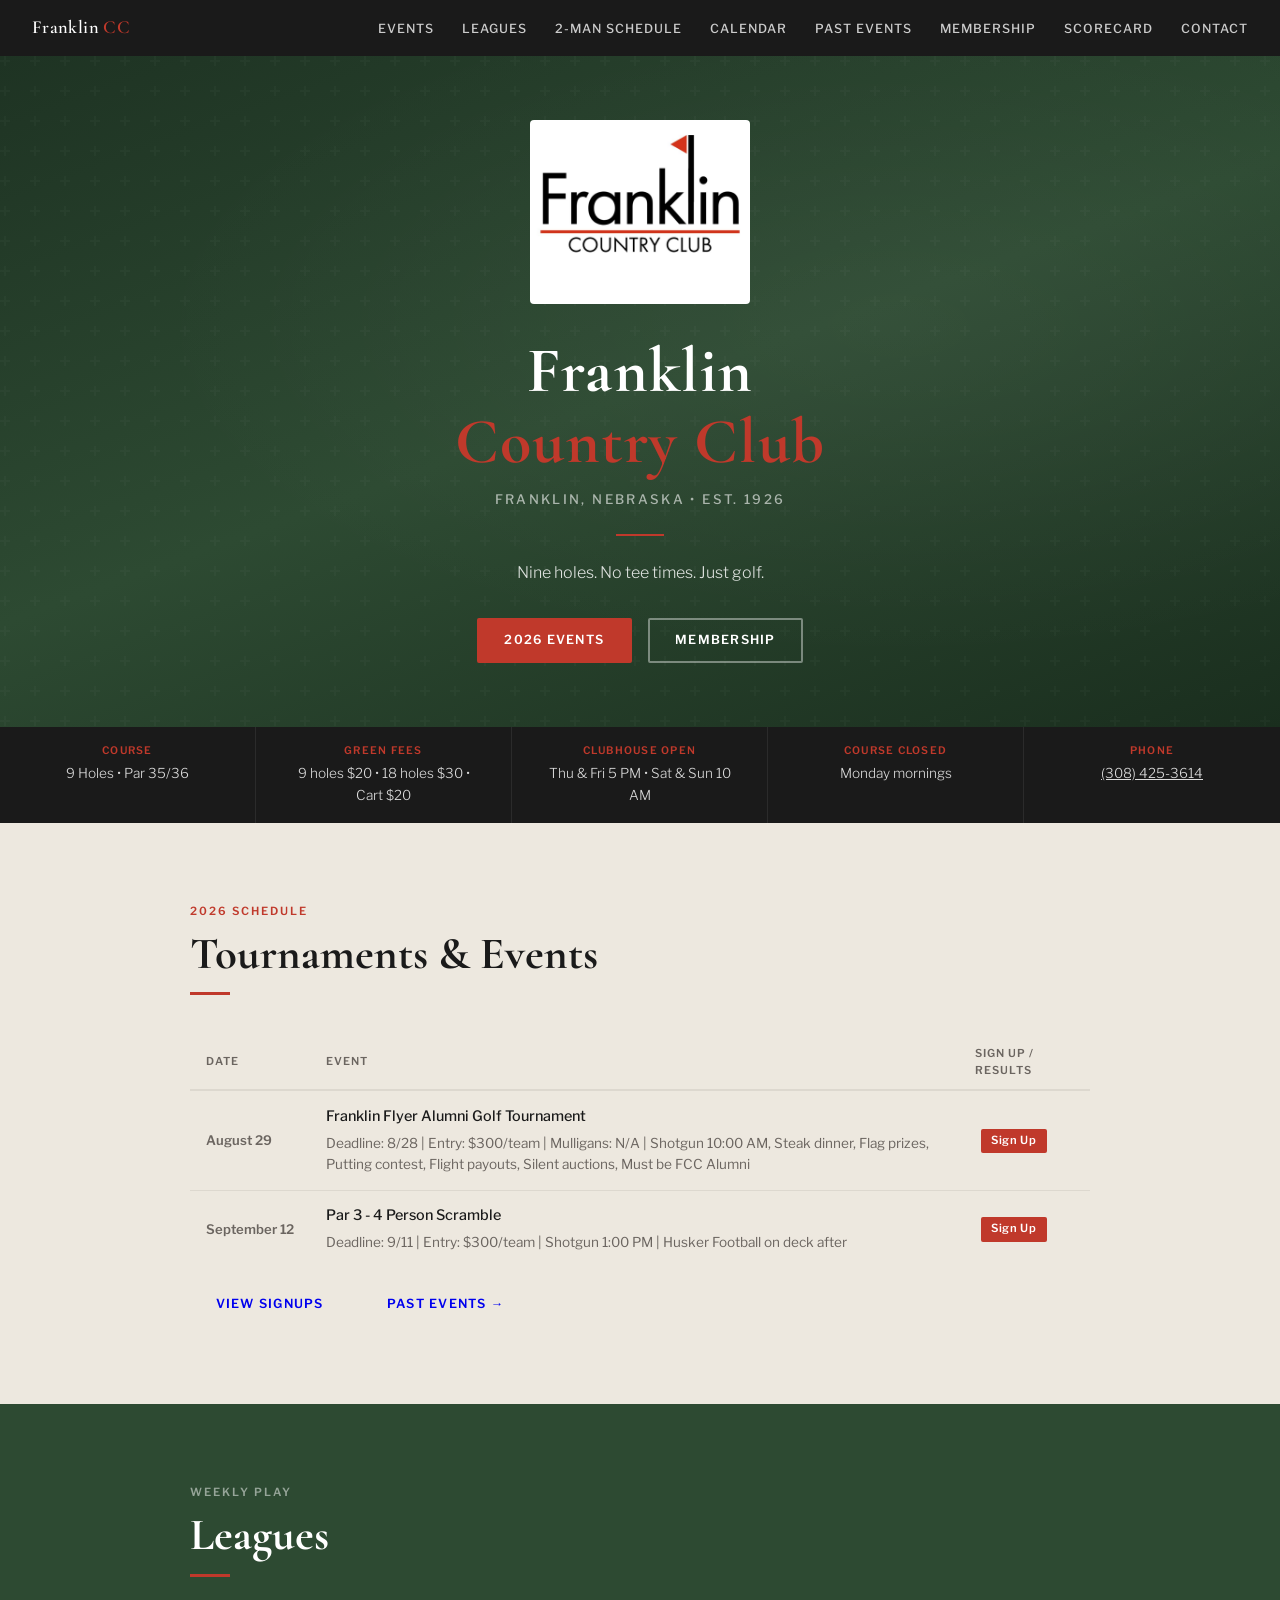
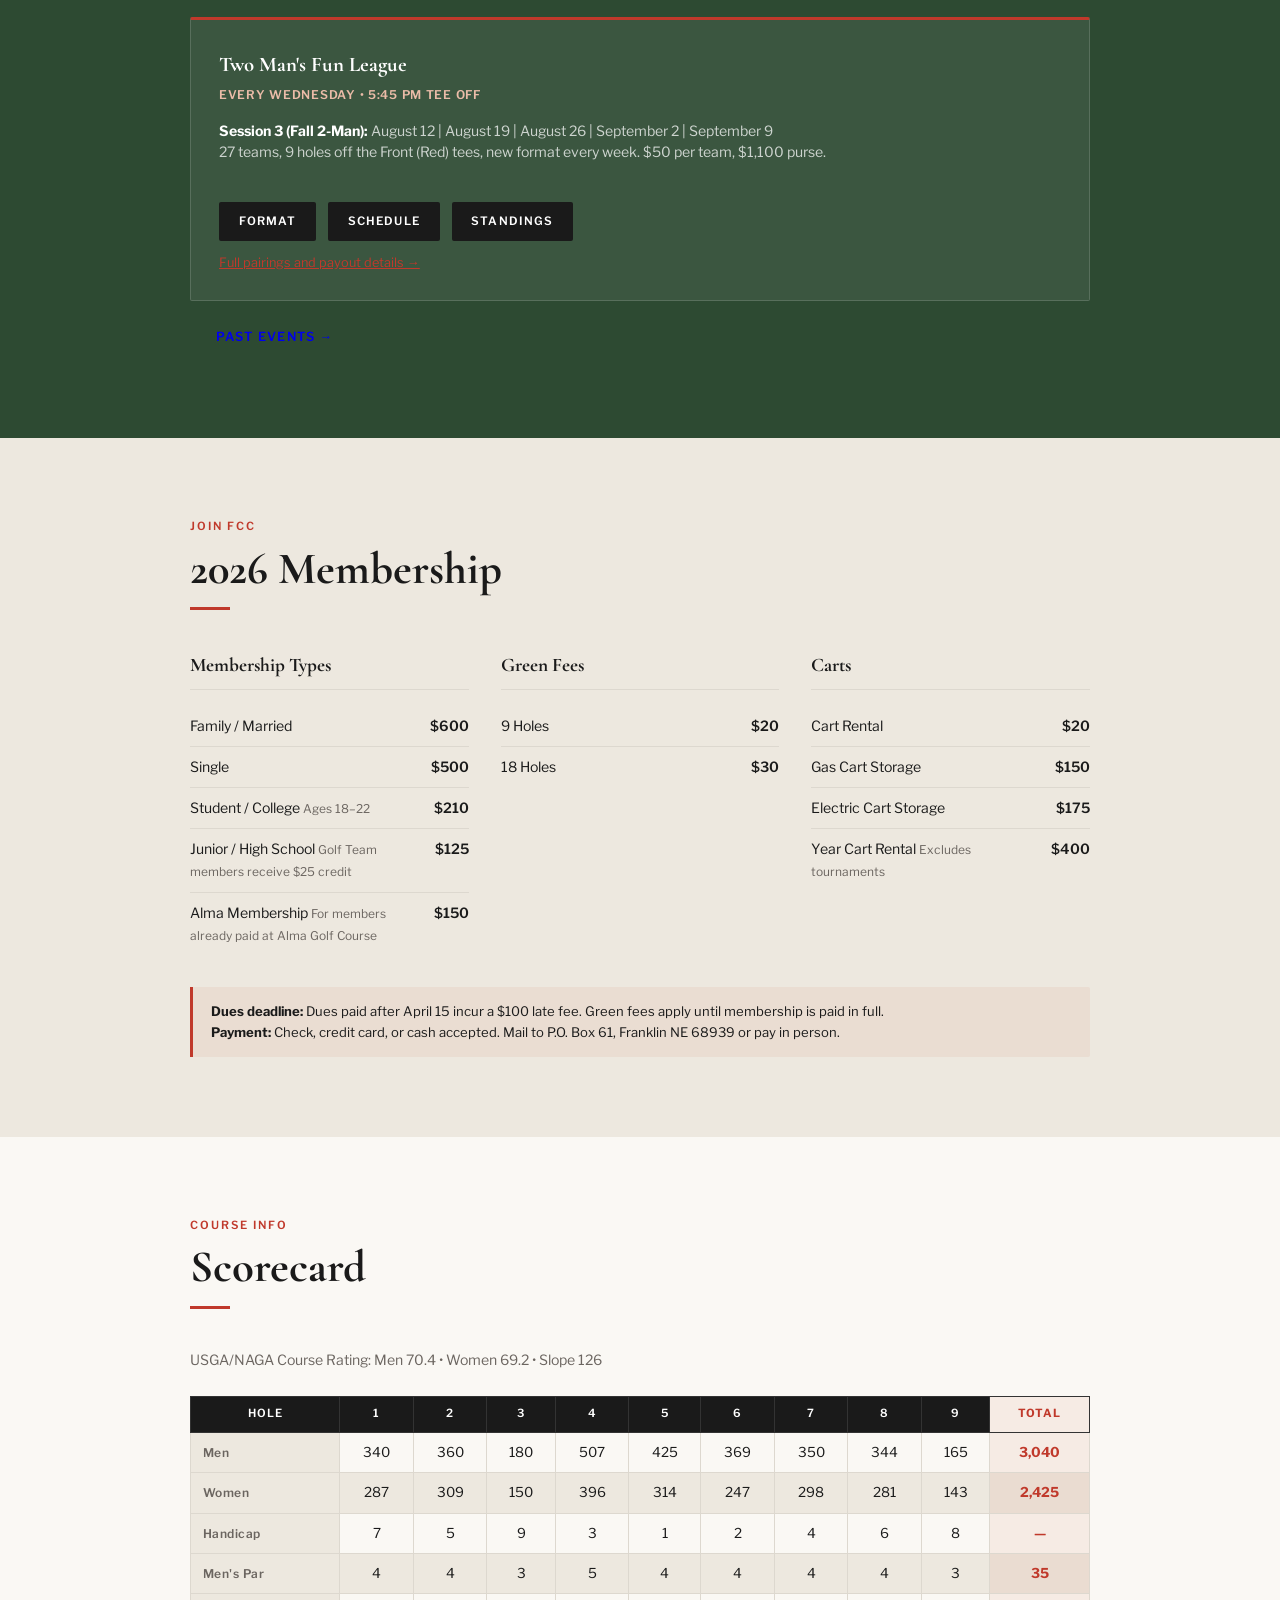
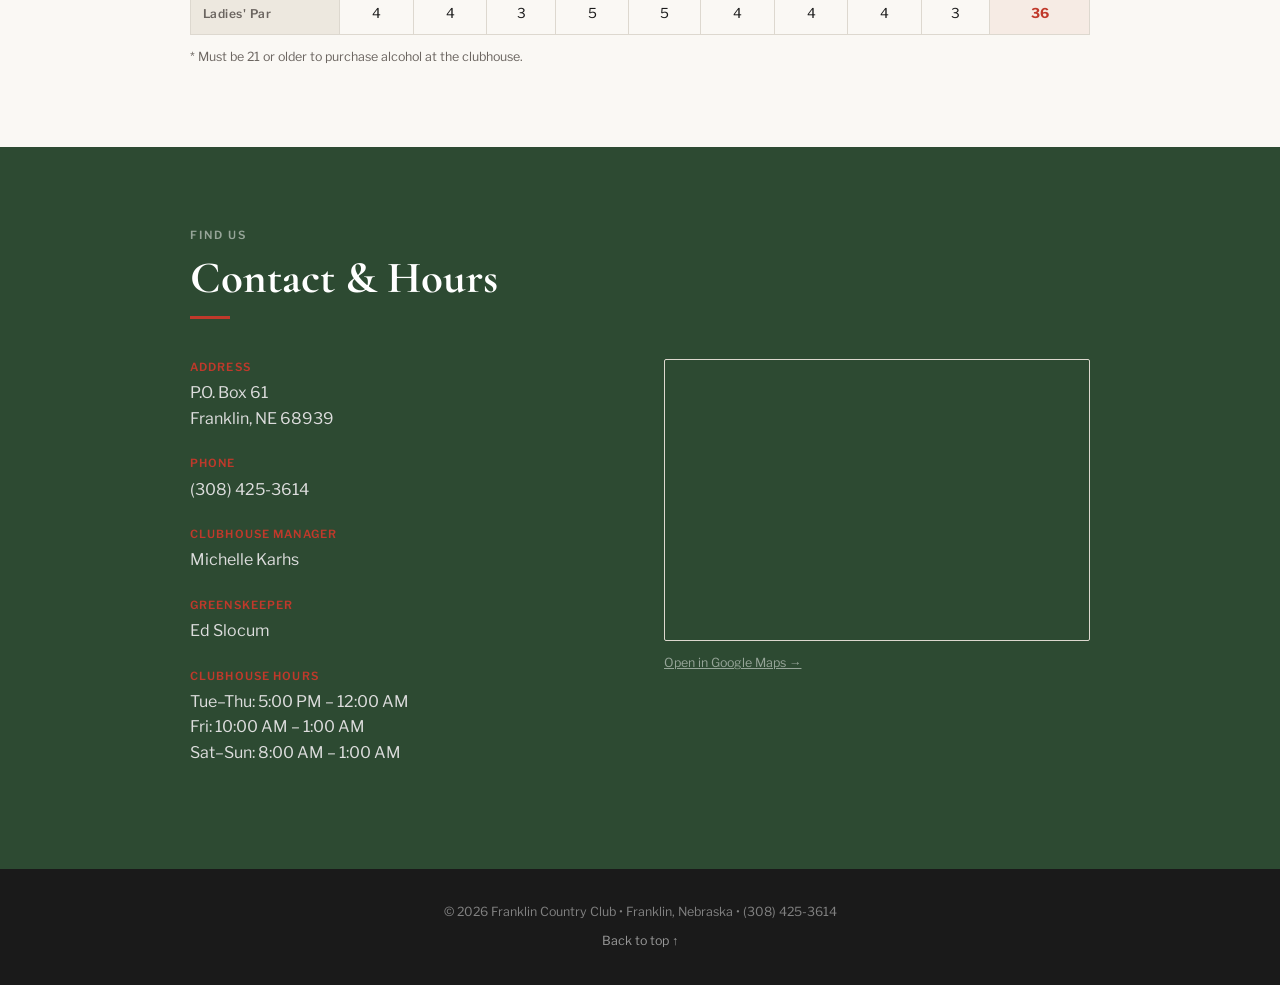
==== index.html @ 7ee6b986 "Publish 2-Man League schedule page, move completed/canceled events to archive, misc updates - Add sc" ====
<!DOCTYPE html>
<html lang="en">
<head>
  <meta charset="UTF-8" />
  <meta name="viewport" content="width=device-width, initial-scale=1.0" />
  <title>Franklin Country Club | Franklin, Nebraska</title>
  <meta name="description" content="Franklin Country Club — 9-hole golf course in Franklin, Nebraska. Memberships, leagues, tournaments, and more." />
  <link rel="preconnect" href="https://fonts.googleapis.com" />
  <link rel="preconnect" href="https://fonts.gstatic.com" crossorigin />
  <link href="https://fonts.googleapis.com/css2?family=Cormorant+Garamond:ital,wght@0,400;0,600;0,700;1,400&family=Libre+Franklin:wght@300;400;500;600&display=swap" rel="stylesheet" />
  <link rel="stylesheet" href="assets/style.css" />
</head>
<body>

<!-- NAV -->
<nav>
  <a class="nav-logo" href="#top">Franklin <span>CC</span></a>
  <ul class="nav-links" id="navLinks">
    <li><a href="#events">Events</a></li>
    <li><a href="#leagues">Leagues</a></li>
    <li><a href="schedule.html">2-Man Schedule</a></li>
    <li><a href="calendar.html">Calendar</a></li>
    <li><a href="archive.html">Past Events</a></li>
    <li><a href="#membership">Membership</a></li>
    <li><a href="#scorecard">Scorecard</a></li>
    <li><a href="#contact">Contact</a></li>
  </ul>
  <button class="nav-toggle" id="navToggle" aria-label="Menu">
    <span></span><span></span><span></span>
  </button>
</nav>

<!-- HERO -->
<header class="hero" id="top">
  <!-- Swap src to logo.png once uploaded to GitHub repo -->
  <img class="hero-logo" src="assets/logo.jpg" alt="Franklin Country Club" />
  <h1>Franklin<br><em>Country Club</em></h1>
  <p class="hero-sub">Franklin, Nebraska &bull; Est. 1926</p>
  <div class="hero-divider"></div>
  <p class="hero-tagline">Nine holes. No tee times. Just golf.</p>
  <div class="hero-buttons">
    <a class="btn btn-primary" href="#events">2026 Events</a>
    <a class="btn btn-outline" href="#membership">Membership</a>
  </div>
</header>

<!-- INFO STRIP -->
<div class="info-strip">
  <div class="info-item">
    <div class="info-label">Course</div>
    <div class="info-value">9 Holes &bull; Par 35/36</div>
  </div>
  <div class="info-item">
    <div class="info-label">Green Fees</div>
    <div class="info-value">9 holes $20 &bull; 18 holes $30 &bull; Cart $20</div>
  </div>
  <div class="info-item">
    <div class="info-label">Clubhouse Open</div>
    <div class="info-value">Thu &amp; Fri 5 PM &bull; Sat &amp; Sun 10 AM</div>
  </div>
  <div class="info-item">
    <div class="info-label">Course Closed</div>
    <div class="info-value">Monday mornings</div>
  </div>
  <div class="info-item">
    <div class="info-label">Phone</div>
    <div class="info-value"><a href="tel:3084253614" style="color:#ddd;">(308) 425-3614</a></div>
  </div>
</div>

<!-- EVENTS -->
<section id="events">
  <div class="container">
    <div class="section-label">2026 Schedule</div>
    <h2 class="section-title">Tournaments &amp; Events</h2>
    <table class="events-table">
      <thead>
        <tr>
          <th>Date</th>
          <th>Event</th>
          <th>Sign Up / Results</th>
        </tr>
      </thead>
      <tbody>
        <tr>
          <td class="event-date">August 29</td>
          <td><div class="event-name">Franklin Flyer Alumni Golf Tournament</div><div style="font-size:0.85rem;color:var(--mid);margin-top:0.3rem;">Deadline: 8/28 | Entry: $300/team | Mulligans: N/A | Shotgun 10:00 AM, Steak dinner, Flag prizes, Putting contest, Flight payouts, Silent auctions, Must be FCC Alumni</div></td>
          <td class="event-links">
            <a class="link-tag link-signup" href="https://docs.google.com/forms/d/e/1FAIpQLSekDYDOw5Y9ZtZokUC07sEBjzJv28eBRPiyAbNL3v2qrCHV1Q/viewform?usp=publish-editor" target="_blank">Sign Up</a>
          </td>
        </tr>
        <tr>
          <td class="event-date">September 12</td>
          <td><div class="event-name">Par 3 - 4 Person Scramble</div><div style="font-size:0.85rem;color:var(--mid);margin-top:0.3rem;">Deadline: 9/11 | Entry: $300/team | Shotgun 1:00 PM | Husker Football on deck after</div></td>
          <td class="event-links">
            <a class="link-tag link-signup" href="https://docs.google.com/forms/d/e/1FAIpQLSekDYDOw5Y9ZtZokUC07sEBjzJv28eBRPiyAbNL3v2qrCHV1Q/viewform?usp=publish-editor" target="_blank">Sign Up</a>
          </td>
        </tr>
      </tbody>
    </table>
    <div style="margin-top:1rem;display:flex;gap:0.75rem;flex-wrap:wrap;">
      <a href="https://docs.google.com/spreadsheets/u/1/d/e/2PACX-1vSe6rViBWNdpfYhovDL2d5TlYFL5uIq9a5DinmxAtPOXdx9W88koM_72gruwR1VmPrIp10vDuJwzAdY/pubhtml?urp=gmail_link" target="_blank" class="btn" style="font-size:0.78rem;">View signups</a>
      <a href="archive.html#tournaments" class="btn" style="font-size:0.78rem;">Past Events &rarr;</a>
    </div>
  </div>
</section>

<!-- LEAGUES -->
<section id="leagues">
  <div class="container">
    <div class="section-label">Weekly Play</div>
    <h2 class="section-title">Leagues</h2>
    <div class="leagues-grid">

      <div class="league-card" style="grid-column: 1 / -1;">
        <h3>Two Man's Fun League</h3>
        <div class="league-day">Every Wednesday &bull; 5:45 PM Tee Off</div>
        <p style="margin-top:0.75rem;"><strong>Session 3 (Fall 2-Man):</strong> August 12 | August 19 | August 26 | September 2 | September 9</p>
        <p>27 teams, 9 holes off the Front (Red) tees, new format every week. $50 per team, $1,100 purse.</p>
        <div style="margin-top:1.25rem;display:flex;gap:0.75rem;flex-wrap:wrap;">
          <a class="btn" href="docs/FCC_2Man_2026_Format_Sheet.pdf" target="_blank">Format</a>
          <a class="btn" href="docs/FCC_2Man_2026_Tee_Sheet.pdf" target="_blank">Schedule</a>
          <a class="btn" href="https://docs.google.com/spreadsheets/d/e/2PACX-1vRJslTkBJxkfxD4LdTlClNyZgr0ycun8Tnh8Euw3dRhZ7pj05kXsV-VLlH2QCo-ALoXvILi4bUFkBuF/pubhtml?gid=450139325&amp;single=true" target="_blank">Standings</a>
        </div>
        <p style="margin-top:0.75rem;font-size:0.8rem;color:var(--mid);"><a href="schedule.html">Full pairings and payout details &rarr;</a></p>
      </div>

    </div>
    <div style="margin-top:1rem;display:flex;gap:0.75rem;flex-wrap:wrap;">
      <a href="archive.html#leagues" class="btn">Past Events &rarr;</a>
    </div>
  </div>
</section>

<!-- MEMBERSHIP -->
<section id="membership">
  <div class="container">
    <div class="section-label">Join FCC</div>
    <h2 class="section-title">2026 Membership</h2>
    <div class="membership-grid">

      <div class="membership-block">
        <h3>Membership Types</h3>
        <div class="rate-row">
          <span class="rate-label">Family / Married</span>
          <span class="rate-price">$600</span>
        </div>
        <div class="rate-row">
          <span class="rate-label">Single</span>
          <span class="rate-price">$500</span>
        </div>
        <div class="rate-row">
          <div>
            <span class="rate-label">Student / College</span>
            <span class="rate-sub">Ages 18&ndash;22</span>
          </div>
          <span class="rate-price">$210</span>
        </div>
        <div class="rate-row">
          <div>
            <span class="rate-label">Junior / High School</span>
            <span class="rate-sub">Golf Team members receive $25 credit</span>
          </div>
          <span class="rate-price">$125</span>
        </div>
        <div class="rate-row">
          <div>
            <span class="rate-label">Alma Membership</span>
            <span class="rate-sub">For members already paid at Alma Golf Course</span>
          </div>
          <span class="rate-price">$150</span>
        </div>
      </div>

      <div class="membership-block">
        <h3>Green Fees</h3>
        <div class="rate-row">
          <span class="rate-label">9 Holes</span>
          <span class="rate-price">$20</span>
        </div>
        <div class="rate-row">
          <span class="rate-label">18 Holes</span>
          <span class="rate-price">$30</span>
        </div>
      </div>

      <div class="membership-block">
        <h3>Carts</h3>
        <div class="rate-row">
          <span class="rate-label">Cart Rental</span>
          <span class="rate-price">$20</span>
        </div>
        <div class="rate-row">
          <span class="rate-label">Gas Cart Storage</span>
          <span class="rate-price">$150</span>
        </div>
        <div class="rate-row">
          <span class="rate-label">Electric Cart Storage</span>
          <span class="rate-price">$175</span>
        </div>
        <div class="rate-row">
          <div>
            <span class="rate-label">Year Cart Rental</span>
            <span class="rate-sub">Excludes tournaments</span>
          </div>
          <span class="rate-price">$400</span>
        </div>
      </div>

    </div>

    <div class="membership-note">
      <strong>Dues deadline:</strong> Dues paid after April 15 incur a $100 late fee. Green fees apply until membership is paid in full.<br />
      <strong>Payment:</strong> Check, credit card, or cash accepted. Mail to P.O. Box 61, Franklin NE 68939 or pay in person.
    </div>

  </div>
</section>

<!-- SCORECARD -->
<section id="scorecard">
  <div class="container">
    <div class="section-label">Course Info</div>
    <h2 class="section-title">Scorecard</h2>
    <p style="margin-bottom:1.5rem;font-size:0.88rem;color:var(--mid);">USGA/NAGA Course Rating: Men 70.4 &bull; Women 69.2 &bull; Slope 126</p>
    <div class="scorecard-wrap">
      <table class="scorecard">
        <thead>
          <tr>
            <th>Hole</th>
            <th>1</th><th>2</th><th>3</th><th>4</th><th>5</th>
            <th>6</th><th>7</th><th>8</th><th>9</th>
            <th class="total-col">Total</th>
          </tr>
        </thead>
        <tbody>
          <tr>
            <td class="row-label">Men</td>
            <td>340</td><td>360</td><td>180</td><td>507</td><td>425</td>
            <td>369</td><td>350</td><td>344</td><td>165</td>
            <td class="total-col">3,040</td>
          </tr>
          <tr>
            <td class="row-label">Women</td>
            <td>287</td><td>309</td><td>150</td><td>396</td><td>314</td>
            <td>247</td><td>298</td><td>281</td><td>143</td>
            <td class="total-col">2,425</td>
          </tr>
          <tr>
            <td class="row-label">Handicap</td>
            <td>7</td><td>5</td><td>9</td><td>3</td><td>1</td>
            <td>2</td><td>4</td><td>6</td><td>8</td>
            <td class="total-col">&mdash;</td>
          </tr>
          <tr>
            <td class="row-label">Men's Par</td>
            <td>4</td><td>4</td><td>3</td><td>5</td><td>4</td>
            <td>4</td><td>4</td><td>4</td><td>3</td>
            <td class="total-col">35</td>
          </tr>
          <tr>
            <td class="row-label">Ladies' Par</td>
            <td>4</td><td>4</td><td>3</td><td>5</td><td>5</td>
            <td>4</td><td>4</td><td>4</td><td>3</td>
            <td class="total-col">36</td>
          </tr>
        </tbody>
      </table>
    </div>
    <p class="scorecard-note">* Must be 21 or older to purchase alcohol at the clubhouse.</p>
  </div>
</section>

<!-- CONTACT -->
<section id="contact" style="background:var(--green);">
  <div class="container">
    <div class="section-label" style="color:rgba(255,255,255,0.5);">Find Us</div>
    <h2 class="section-title" style="color:#fff;">Contact &amp; Hours</h2>
    <div class="contact-grid">
      <div>
        <div class="contact-item">
          <strong style="color:var(--red);">Address</strong>
          <span style="color:#ddd;">P.O. Box 61<br />Franklin, NE 68939</span>
        </div>
        <div class="contact-item">
          <strong style="color:var(--red);">Phone</strong>
          <a href="tel:3084253614" style="color:#ddd;">(308) 425-3614</a>
        </div>
        <div class="contact-item">
          <strong style="color:var(--red);">Clubhouse Manager</strong>
          <span style="color:#ddd;">Michelle Karhs</span>
        </div>
        <div class="contact-item">
          <strong style="color:var(--red);">Greenskeeper</strong>
          <span style="color:#ddd;">Ed Slocum</span>
        </div>
        <div class="contact-item">
          <strong style="color:var(--red);">Clubhouse Hours</strong>
          <span style="color:#ddd;">
            Tue–Thu: 5:00 PM – 12:00 AM<br />
            Fri: 10:00 AM – 1:00 AM<br />
            Sat–Sun: 8:00 AM – 1:00 AM
          </span>
        </div>
      </div>
      <div>
        <div class="map-embed">
          <iframe
            src="https://www.google.com/maps/embed?pb=!1m18!1m12!1m3!1d3492.958153476296!2d-98.96998748815321!3d40.100658674696824!2m3!1f0!2f0!3f0!3m2!1i1024!2i768!4f13.1!3m3!1m2!1s0x8798c51e333c8a6d%3A0x93eba6ec747e71ab!2sFranklin%20Golf%20Club!5e1!3m2!1sen!2sus!4v1777336160264!5m2!1sen!2sus"
            allowfullscreen=""
            loading="lazy" referrerpolicy="no-referrer-when-downgrade"
            title="Franklin Country Club location"
          ></iframe>
          <!-- TODO: Replace iframe src with proper Google Maps embed code from your Maps link -->
        </div>
        <p style="margin-top:0.75rem;font-size:0.78rem;color:rgba(255,255,255,0.4);">
          <a href="https://maps.app.goo.gl/pKqjFBWUiUisVBHZ7" target="_blank" style="color:rgba(255,255,255,0.5);">Open in Google Maps &rarr;</a>
        </p>
      </div>
    </div>
  </div>
</section>

<!-- FOOTER -->
<footer>
  <p>&copy; 2026 Franklin Country Club &bull; Franklin, Nebraska &bull; (308) 425-3614</p>
  <p style="margin-top:0.4rem;"><a href="#top">Back to top &uarr;</a></p>
</footer>

<script src="assets/main.js"></script>

</body>
</html>
---- assets/style.css ----
:root {
  --black:   #1a1a1a;
  --red:     #c0392b;
  --cream:   #faf8f4;
  --sand:    #ede8df;
  --green:   #2d4a32;
  --mid:     #6b6560;
  --border:  #ddd8cf;
  --font-display: 'Cormorant Garamond', Georgia, serif;
  --font-body:    'Libre Franklin', sans-serif;
}

*, *::before, *::after { box-sizing: border-box; margin: 0; padding: 0; }

html { scroll-behavior: smooth; }

body {
  font-family: var(--font-body);
  background: var(--cream);
  color: var(--black);
  font-size: 16px;
  line-height: 1.6;
}

/* ── NAV ── */
nav {
  position: sticky;
  top: 0;
  z-index: 100;
  background: var(--black);
  display: flex;
  align-items: center;
  justify-content: space-between;
  padding: 0 2rem;
  height: 56px;
}
.nav-logo {
  font-family: var(--font-display);
  color: #fff;
  font-size: 1.15rem;
  font-weight: 600;
  letter-spacing: 0.02em;
  text-decoration: none;
}
.nav-logo span { color: var(--red); }
.nav-links {
  display: flex;
  gap: 1.75rem;
  list-style: none;
}
.nav-links a {
  color: #ccc;
  text-decoration: none;
  font-size: 0.78rem;
  font-weight: 500;
  letter-spacing: 0.08em;
  text-transform: uppercase;
  transition: color 0.2s;
}
.nav-links a:hover { color: var(--red); }

/* hamburger */
.nav-toggle { display: none; background: none; border: none; cursor: pointer; padding: 4px; }
.nav-toggle span {
  display: block; width: 22px; height: 2px;
  background: #fff; margin: 5px 0; transition: 0.3s;
}

/* ── HERO ── */
.hero {
  background: var(--green);
  background-image:
    radial-gradient(ellipse at 70% 40%, rgba(255,255,255,0.04) 0%, transparent 60%),
    linear-gradient(160deg, #1e3323 0%, #2d4a32 50%, #1a2e1e 100%);
  min-height: 480px;
  display: flex;
  flex-direction: column;
  align-items: center;
  justify-content: center;
  text-align: center;
  padding: 4rem 2rem;
  position: relative;
  overflow: hidden;
}
.hero::before {
  content: '';
  position: absolute;
  inset: 0;
  background-image: url("data:image/svg+xml,%3Csvg width='60' height='60' viewBox='0 0 60 60' xmlns='http://www.w3.org/2000/svg'%3E%3Cg fill='none' fill-rule='evenodd'%3E%3Cg fill='%23ffffff' fill-opacity='0.025'%3E%3Cpath d='M36 34v-4h-2v4h-4v2h4v4h2v-4h4v-2h-4zm0-30V0h-2v4h-4v2h4v4h2V6h4V4h-4zM6 34v-4H4v4H0v2h4v4h2v-4h4v-2H6zM6 4V0H4v4H0v2h4v4h2V6h4V4H6z'/%3E%3C/g%3E%3C/g%3E%3C/svg%3E");
}
.hero-logo {
  width: 220px;
  max-width: 80%;
  margin-bottom: 2rem;
  border-radius: 4px;
  position: relative;
}
.hero h1 {
  font-family: var(--font-display);
  font-size: clamp(2.4rem, 6vw, 4rem);
  font-weight: 700;
  color: #fff;
  letter-spacing: 0.02em;
  line-height: 1.1;
  position: relative;
}
.hero h1 em {
  font-style: normal;
  color: var(--red);
}
.hero-sub {
  margin-top: 0.75rem;
  font-family: var(--font-body);
  font-size: 0.82rem;
  font-weight: 500;
  letter-spacing: 0.18em;
  text-transform: uppercase;
  color: rgba(255,255,255,0.6);
  position: relative;
}
.hero-divider {
  width: 48px;
  height: 2px;
  background: var(--red);
  margin: 1.5rem auto;
  position: relative;
}
.hero-tagline {
  color: rgba(255,255,255,0.85);
  font-size: 1rem;
  font-weight: 300;
  max-width: 420px;
  position: relative;
}
.hero-buttons {
  display: flex;
  gap: 1rem;
  margin-top: 2rem;
  flex-wrap: wrap;
  justify-content: center;
  position: relative;
}
.btn {
  display: inline-block;
  padding: 0.65rem 1.6rem;
  font-family: var(--font-body);
  font-size: 0.78rem;
  font-weight: 600;
  letter-spacing: 0.1em;
  text-transform: uppercase;
  text-decoration: none;
  border-radius: 2px;
  transition: all 0.2s;
  cursor: pointer;
}
.btn-primary { background: var(--red); color: #fff; border: 2px solid var(--red); }
.btn-primary:hover { background: #a33a20; border-color: #a33a20; }
.btn-outline { background: transparent; color: #fff; border: 2px solid rgba(255,255,255,0.4); }
.btn-outline:hover { border-color: #fff; }

/* ── INFO STRIP ── */
.info-strip {
  background: var(--black);
  display: flex;
  flex-wrap: wrap;
  justify-content: center;
  gap: 0;
}
.info-item {
  padding: 1rem 2rem;
  text-align: center;
  border-right: 1px solid rgba(255,255,255,0.08);
  flex: 1 1 160px;
}
.info-item:last-child { border-right: none; }
.info-label {
  font-size: 0.65rem;
  letter-spacing: 0.12em;
  text-transform: uppercase;
  color: var(--red);
  font-weight: 600;
  margin-bottom: 0.25rem;
}
.info-value {
  font-size: 0.85rem;
  color: #ddd;
  font-weight: 300;
}

/* ── SECTION SHELL ── */
section { padding: 5rem 2rem; }
section:nth-child(odd) { background: var(--cream); }
section:nth-child(even) { background: var(--sand); }
#leagues { background: var(--green); }
#leagues .section-label { color: rgba(255,255,255,0.5); }
#leagues .section-title { color: #fff; }
#leagues .section-title::after { background: var(--red); }
#leagues .league-card { background: rgba(255,255,255,0.07); border-color: rgba(255,255,255,0.15); border-top-color: var(--red); }
#leagues .league-card h3 { color: #fff; }
#leagues .league-card p { color: rgba(255,255,255,0.75); }
#leagues .league-day { color: rgba(255,200,180,0.9); }
#leagues .league-card strong { color: #fff; }
#leagues .league-card a:not(.btn) { color: var(--red); }

.container { max-width: 900px; margin: 0 auto; }

.section-label {
  font-size: 0.7rem;
  font-weight: 600;
  letter-spacing: 0.18em;
  text-transform: uppercase;
  color: var(--red);
  margin-bottom: 0.5rem;
}
.section-title {
  font-family: var(--font-display);
  font-size: clamp(1.8rem, 4vw, 2.8rem);
  font-weight: 700;
  line-height: 1.15;
  margin-bottom: 2.5rem;
  color: var(--black);
}
.section-title::after {
  content: '';
  display: block;
  width: 40px;
  height: 3px;
  background: var(--red);
  margin-top: 0.75rem;
}

/* ── EVENTS ── */
.events-table {
  width: 100%;
  border-collapse: collapse;
  font-size: 0.9rem;
}
.events-table th {
  text-align: left;
  padding: 0.6rem 1rem;
  font-size: 0.68rem;
  letter-spacing: 0.1em;
  text-transform: uppercase;
  color: var(--mid);
  border-bottom: 2px solid var(--border);
  font-weight: 600;
}
.events-table td {
  padding: 0.85rem 1rem;
  border-bottom: 1px solid var(--border);
  vertical-align: middle;
}
.events-table tr:last-child td { border-bottom: none; }
.events-table tr:hover td { background: rgba(196,74,46,0.04); }
.event-date {
  font-weight: 600;
  font-size: 0.82rem;
  white-space: nowrap;
  color: var(--mid);
  width: 120px;
}
.event-name { font-weight: 500; }
.event-links { white-space: nowrap; }
.link-tag {
  display: inline-block;
  padding: 0.2rem 0.65rem;
  border-radius: 2px;
  font-size: 0.7rem;
  font-weight: 600;
  letter-spacing: 0.05em;
  text-decoration: none;
  margin-left: 0.4rem;
  transition: all 0.15s;
}
.link-signup { background: var(--red); color: #fff; }
.link-signup:hover { background: #a33a20; }
.link-results { background: var(--border); color: var(--mid); cursor: default; }
.link-results.active { background: var(--green); color: #fff; cursor: pointer; }

/* ── LEAGUES ── */
.leagues-grid {
  display: grid;
  grid-template-columns: repeat(auto-fit, minmax(240px, 1fr));
  gap: 1.5rem;
  margin-top: 0.5rem;
}
.league-card {
  background: var(--cream);
  border: 1px solid var(--border);
  border-top: 3px solid var(--red);
  padding: 1.75rem;
  border-radius: 2px;
}
.league-card h3 {
  font-family: var(--font-display);
  font-size: 1.3rem;
  font-weight: 700;
  margin-bottom: 0.25rem;
}
.league-day {
  font-size: 0.75rem;
  color: var(--red);
  font-weight: 600;
  letter-spacing: 0.06em;
  text-transform: uppercase;
  margin-bottom: 1rem;
}
.league-card p {
  font-size: 0.88rem;
  color: var(--mid);
  line-height: 1.5;
}
.league-card .btn {
  margin-top: 1.25rem;
  font-size: 0.72rem;
  padding: 0.5rem 1.1rem;
  display: inline-block;
  background: var(--black);
  color: #fff;
  border: 2px solid var(--black);
}
.league-card .btn:hover { background: var(--red); border-color: var(--red); }

/* ── MEMBERSHIP ── */
.membership-grid {
  display: grid;
  grid-template-columns: repeat(auto-fit, minmax(220px, 1fr));
  gap: 2rem;
}
.membership-block h3 {
  font-family: var(--font-display);
  font-size: 1.2rem;
  font-weight: 700;
  margin-bottom: 1rem;
  padding-bottom: 0.5rem;
  border-bottom: 1px solid var(--border);
}
.rate-row {
  display: flex;
  justify-content: space-between;
  align-items: baseline;
  padding: 0.55rem 0;
  border-bottom: 1px solid var(--border);
  font-size: 0.88rem;
}
.rate-row:last-child { border-bottom: none; }
.rate-label { color: var(--black); }
.rate-sub { font-size: 0.75rem; color: var(--mid); }
.rate-price { font-weight: 600; color: var(--black); white-space: nowrap; margin-left: 1rem; }
.membership-note {
  margin-top: 2rem;
  background: rgba(196,74,46,0.07);
  border-left: 3px solid var(--red);
  padding: 0.85rem 1.1rem;
  font-size: 0.82rem;
  color: var(--black);
  border-radius: 0 2px 2px 0;
}

/* ── SCORECARD ── */
.scorecard-wrap { overflow-x: auto; }
.scorecard {
  border-collapse: collapse;
  min-width: 560px;
  width: 100%;
  font-size: 0.85rem;
}
.scorecard th, .scorecard td {
  text-align: center;
  padding: 0.55rem 0.5rem;
  border: 1px solid var(--border);
  min-width: 38px;
}
.scorecard thead th {
  background: var(--black);
  color: #fff;
  font-size: 0.7rem;
  letter-spacing: 0.08em;
  text-transform: uppercase;
  font-weight: 600;
  border-color: #333;
}
.scorecard tbody tr:nth-child(odd) { background: var(--cream); }
.scorecard tbody tr:nth-child(even) { background: var(--sand); }
.scorecard .row-label {
  text-align: left;
  font-weight: 600;
  font-size: 0.75rem;
  letter-spacing: 0.04em;
  background: var(--sand) !important;
  color: var(--mid);
  padding-left: 0.75rem;
  white-space: nowrap;
}
.scorecard .total-col {
  font-weight: 700;
  background: rgba(196,74,46,0.08) !important;
  color: var(--red);
}
.scorecard-note {
  margin-top: 0.75rem;
  font-size: 0.78rem;
  color: var(--mid);
}

/* ── CONTACT ── */
.contact-grid {
  display: grid;
  grid-template-columns: 1fr 1fr;
  gap: 3rem;
  align-items: start;
}
.contact-item { margin-bottom: 1.5rem; }
.contact-item strong {
  display: block;
  font-size: 0.7rem;
  letter-spacing: 0.1em;
  text-transform: uppercase;
  color: var(--red);
  font-weight: 600;
  margin-bottom: 0.2rem;
}
.contact-item a { color: var(--black); text-decoration: none; }
.contact-item a:hover { color: var(--red); }
.map-embed {
  border-radius: 2px;
  overflow: hidden;
  border: 1px solid var(--border);
}
.map-embed iframe {
  display: block;
  width: 100%;
  height: 280px;
  border: none;
}

/* ── FOOTER ── */
footer {
  background: var(--black);
  color: rgba(255,255,255,0.45);
  text-align: center;
  padding: 2rem;
  font-size: 0.78rem;
  line-height: 1.8;
}
footer a { color: rgba(255,255,255,0.55); text-decoration: none; }
footer a:hover { color: var(--red); }

/* ── CALENDAR PAGE ── */
body.page-calendar { background: var(--green); }
.calendar-container {
  max-width: 1200px;
  margin: 2rem auto;
  padding: 2rem;
  background: var(--cream);
  border-radius: 12px;
  box-shadow: 0 2px 8px rgba(0, 0, 0, 0.1);
}
.calendar-container h1 {
  font-family: var(--font-display);
  font-size: 2.5rem;
  color: var(--green);
  margin-bottom: 2rem;
  text-align: center;
}
.calendar-container iframe {
  width: 100%;
  border: none;
  border-radius: 8px;
  min-height: 600px;
  background: white;
}
.page-calendar footer {
  background: var(--green);
  margin-top: 3rem;
  border-top: 2px solid rgba(0, 0, 0, 0.1);
}

/* ── ARCHIVE PAGE ── */
.archive-intro {
  font-size: 0.95rem;
  color: var(--mid);
  margin-bottom: 2.5rem;
  max-width: 640px;
}
.archive-subhead {
  font-family: var(--font-display);
  font-size: 1.5rem;
  font-weight: 700;
  margin: 3rem 0 1.25rem;
  color: var(--black);
}
.archive-subhead:first-of-type { margin-top: 0; }

/* ── MOBILE ── */
@media (max-width: 720px) {
  .nav-links { display: none; flex-direction: column; position: absolute; top: 56px; left: 0; right: 0; background: var(--black); padding: 1rem 2rem 1.5rem; gap: 1rem; }
  .nav-links.open { display: flex; }
  .nav-toggle { display: block; }
  nav { position: relative; }
  .info-item { flex: 1 1 140px; }
  .membership-grid { grid-template-columns: 1fr; }
  .contact-grid { grid-template-columns: 1fr; gap: 2rem; }
  section { padding: 3.5rem 1.25rem; }
  .calendar-container { margin: 1rem; padding: 1rem; }
  .calendar-container h1 { font-size: 1.8rem; }
}

@media (max-width: 600px) {
  .events-table thead { display: none; }
  .events-table, .events-table tbody, .events-table tr, .events-table td { display: block; width: 100%; }
  .events-table tr { border: 1px solid var(--border); border-radius: 4px; margin-bottom: 0.75rem; padding: 0.75rem; }
  .events-table tr:hover td { background: none; }
  .events-table td { border: none; padding: 0.2rem 0; }
  .event-date { color: var(--red); font-size: 0.78rem; }
  .event-name { font-size: 1rem; margin: 0.15rem 0 0.5rem; }
  .event-links { display: flex; gap: 0.5rem; flex-wrap: wrap; }
  .link-tag { margin-left: 0; font-size: 0.75rem; padding: 0.3rem 0.75rem; }
}
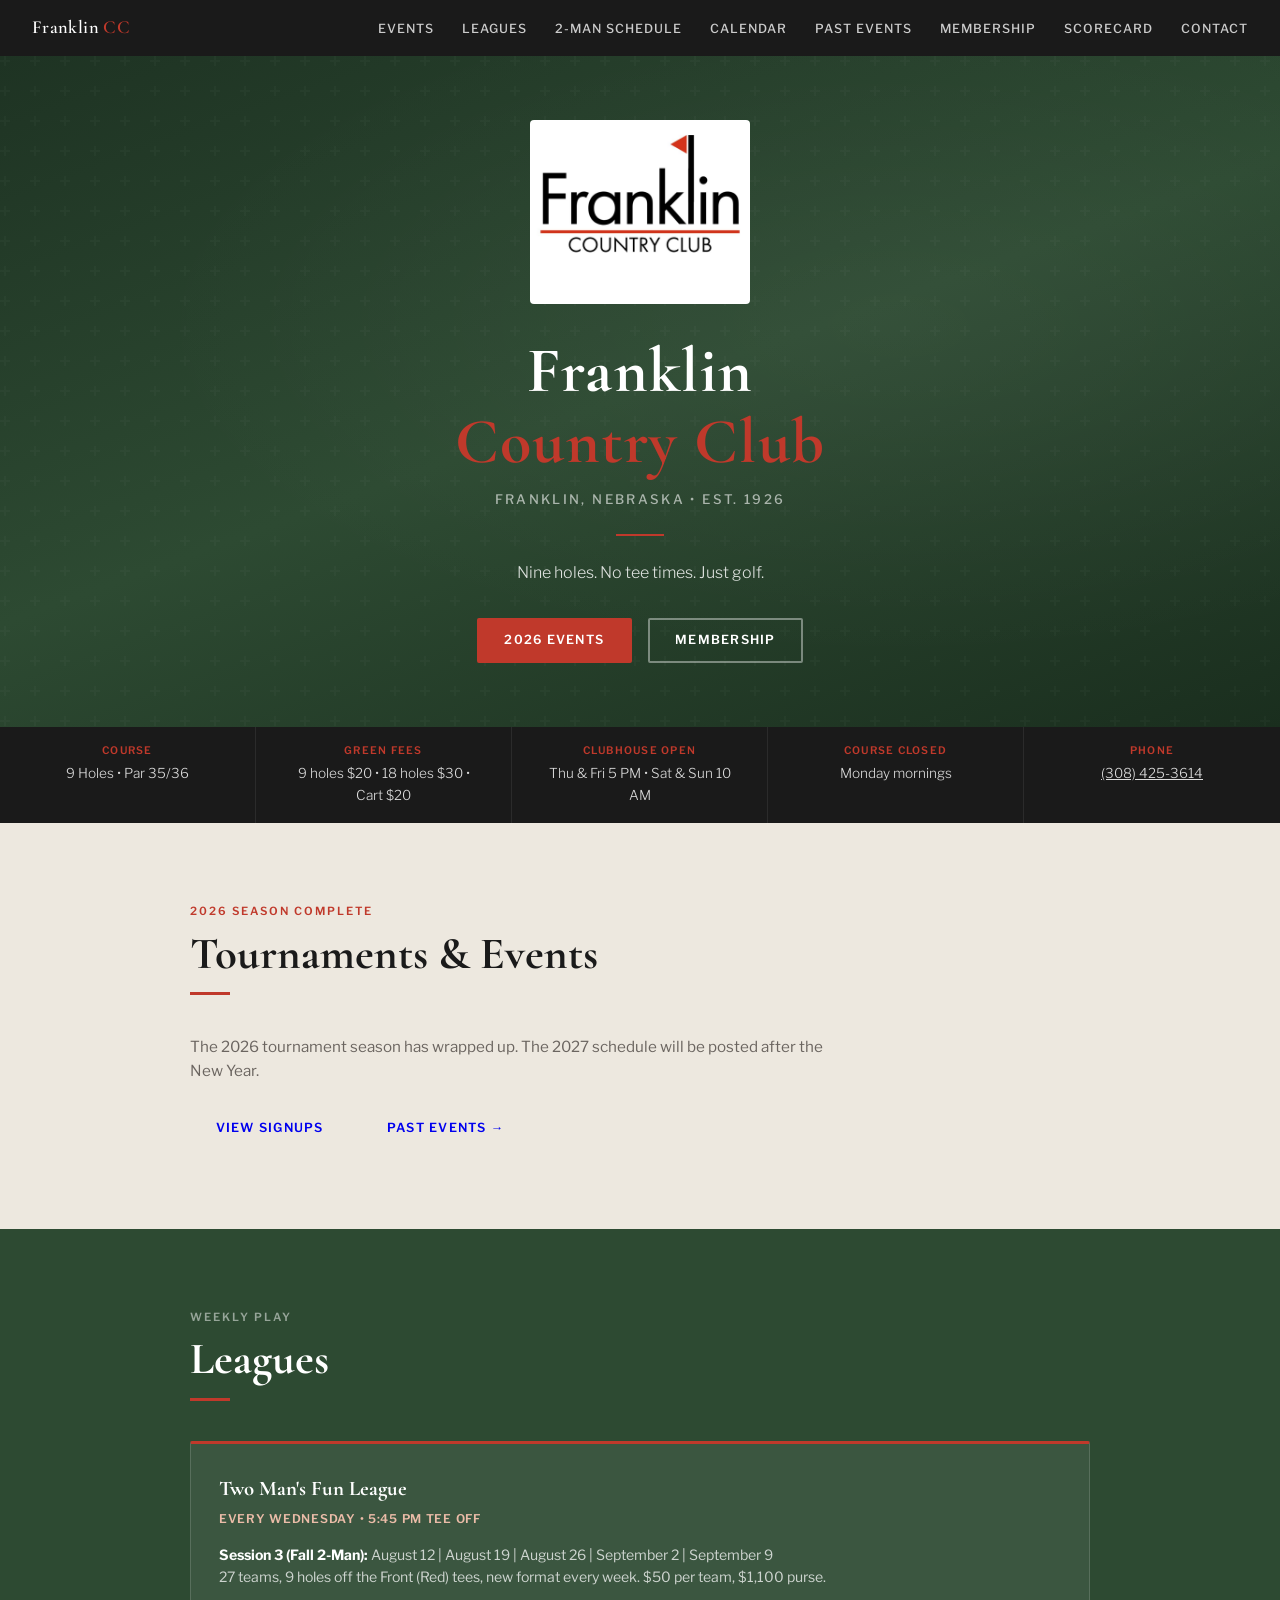
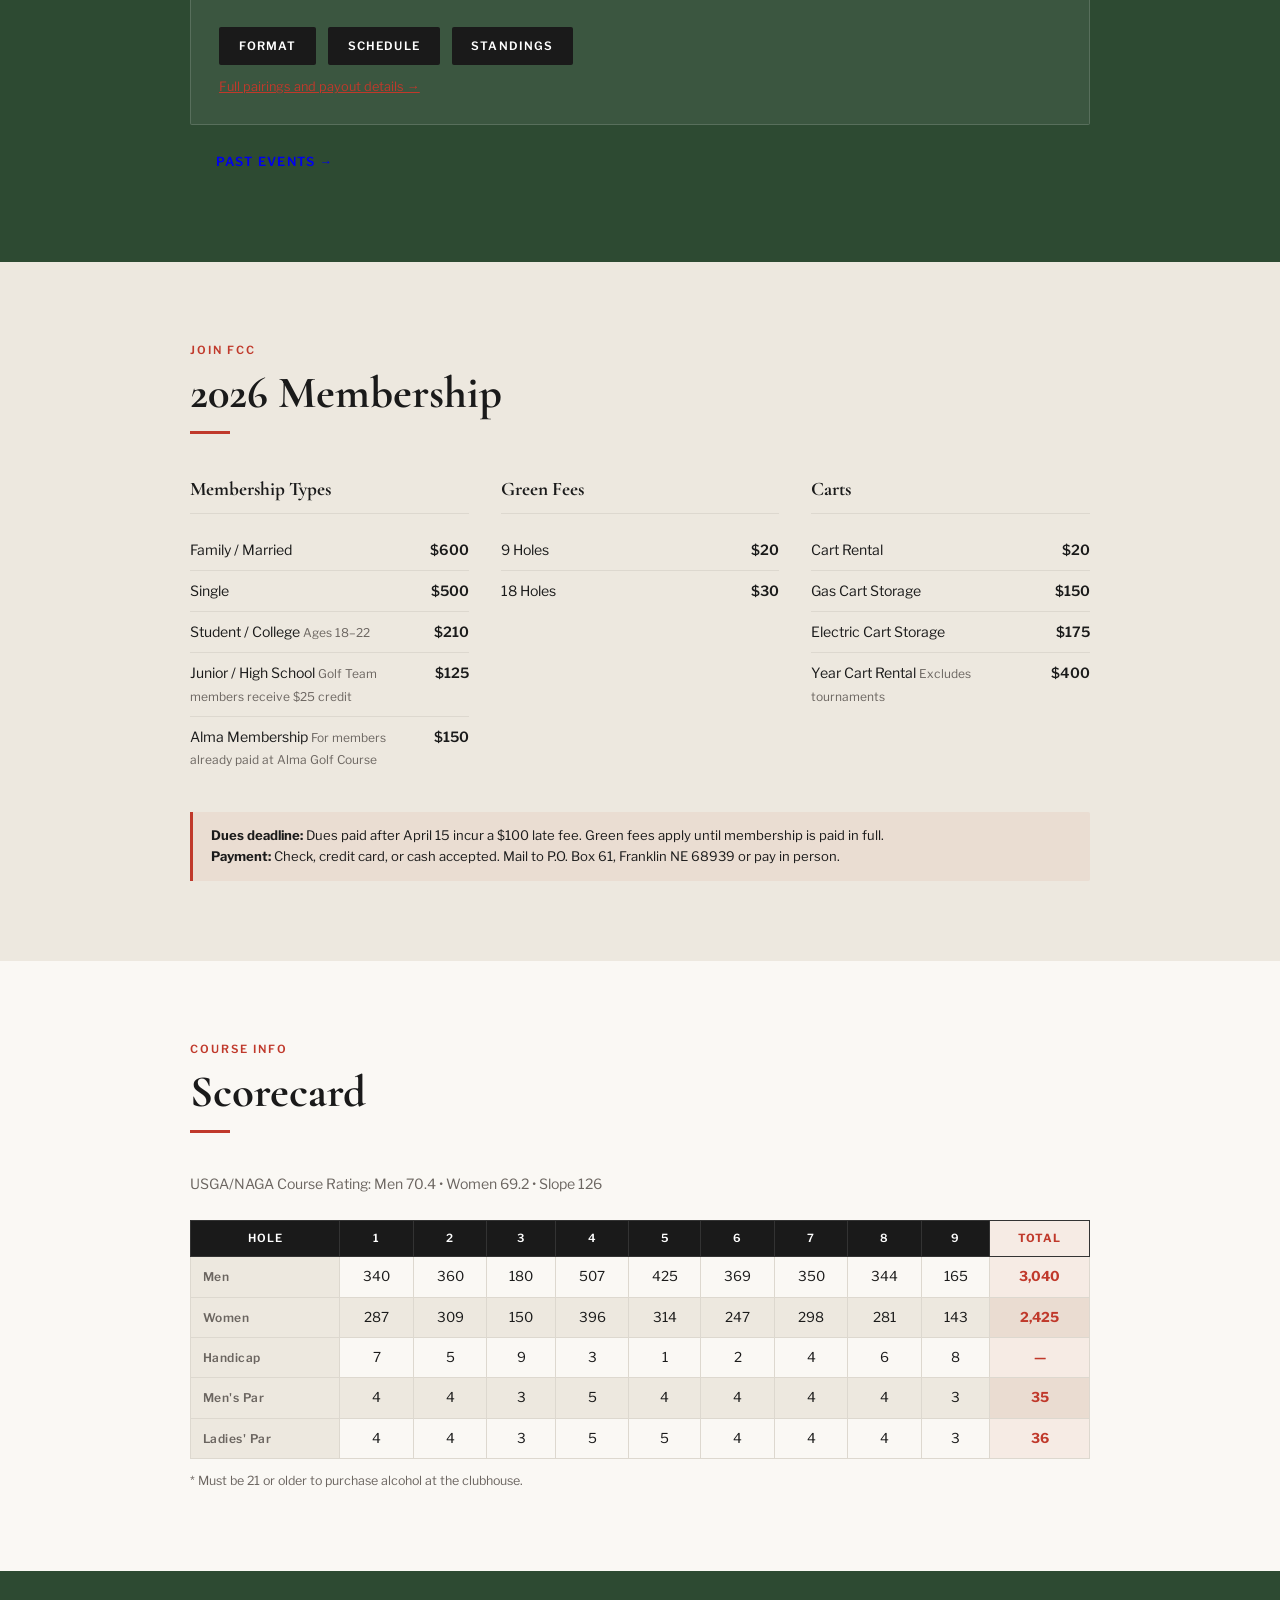
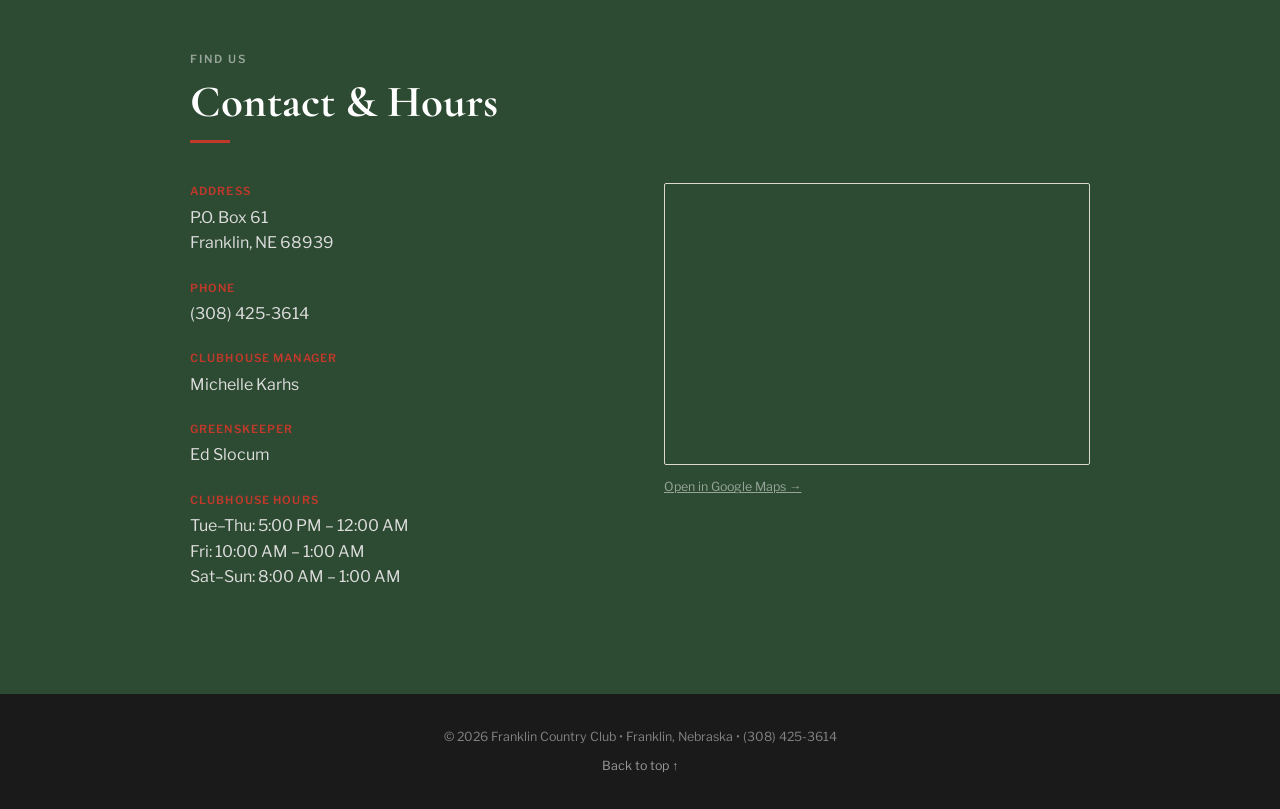
==== commit d1b91abc: "Close out 2026 tournament season, note 2027 schedule pending - Remove Franklin Flyer Alumni and Par " ====
--- a/index.html
+++ b/index.html
@@ -71,34 +71,10 @@
 <!-- EVENTS -->
 <section id="events">
   <div class="container">
-    <div class="section-label">2026 Schedule</div>
+    <div class="section-label">2026 Season Complete</div>
     <h2 class="section-title">Tournaments &amp; Events</h2>
-    <table class="events-table">
-      <thead>
-        <tr>
-          <th>Date</th>
-          <th>Event</th>
-          <th>Sign Up / Results</th>
-        </tr>
-      </thead>
-      <tbody>
-        <tr>
-          <td class="event-date">August 29</td>
-          <td><div class="event-name">Franklin Flyer Alumni Golf Tournament</div><div style="font-size:0.85rem;color:var(--mid);margin-top:0.3rem;">Deadline: 8/28 | Entry: $300/team | Mulligans: N/A | Shotgun 10:00 AM, Steak dinner, Flag prizes, Putting contest, Flight payouts, Silent auctions, Must be FCC Alumni</div></td>
-          <td class="event-links">
-            <a class="link-tag link-signup" href="https://docs.google.com/forms/d/e/1FAIpQLSekDYDOw5Y9ZtZokUC07sEBjzJv28eBRPiyAbNL3v2qrCHV1Q/viewform?usp=publish-editor" target="_blank">Sign Up</a>
-          </td>
-        </tr>
-        <tr>
-          <td class="event-date">September 12</td>
-          <td><div class="event-name">Par 3 - 4 Person Scramble</div><div style="font-size:0.85rem;color:var(--mid);margin-top:0.3rem;">Deadline: 9/11 | Entry: $300/team | Shotgun 1:00 PM | Husker Football on deck after</div></td>
-          <td class="event-links">
-            <a class="link-tag link-signup" href="https://docs.google.com/forms/d/e/1FAIpQLSekDYDOw5Y9ZtZokUC07sEBjzJv28eBRPiyAbNL3v2qrCHV1Q/viewform?usp=publish-editor" target="_blank">Sign Up</a>
-          </td>
-        </tr>
-      </tbody>
-    </table>
-    <div style="margin-top:1rem;display:flex;gap:0.75rem;flex-wrap:wrap;">
+    <p style="font-size:0.95rem;color:var(--mid);max-width:640px;">The 2026 tournament season has wrapped up. The 2027 schedule will be posted after the New Year.</p>
+    <div style="margin-top:1.5rem;display:flex;gap:0.75rem;flex-wrap:wrap;">
       <a href="https://docs.google.com/spreadsheets/u/1/d/e/2PACX-1vSe6rViBWNdpfYhovDL2d5TlYFL5uIq9a5DinmxAtPOXdx9W88koM_72gruwR1VmPrIp10vDuJwzAdY/pubhtml?urp=gmail_link" target="_blank" class="btn" style="font-size:0.78rem;">View signups</a>
       <a href="archive.html#tournaments" class="btn" style="font-size:0.78rem;">Past Events &rarr;</a>
     </div>
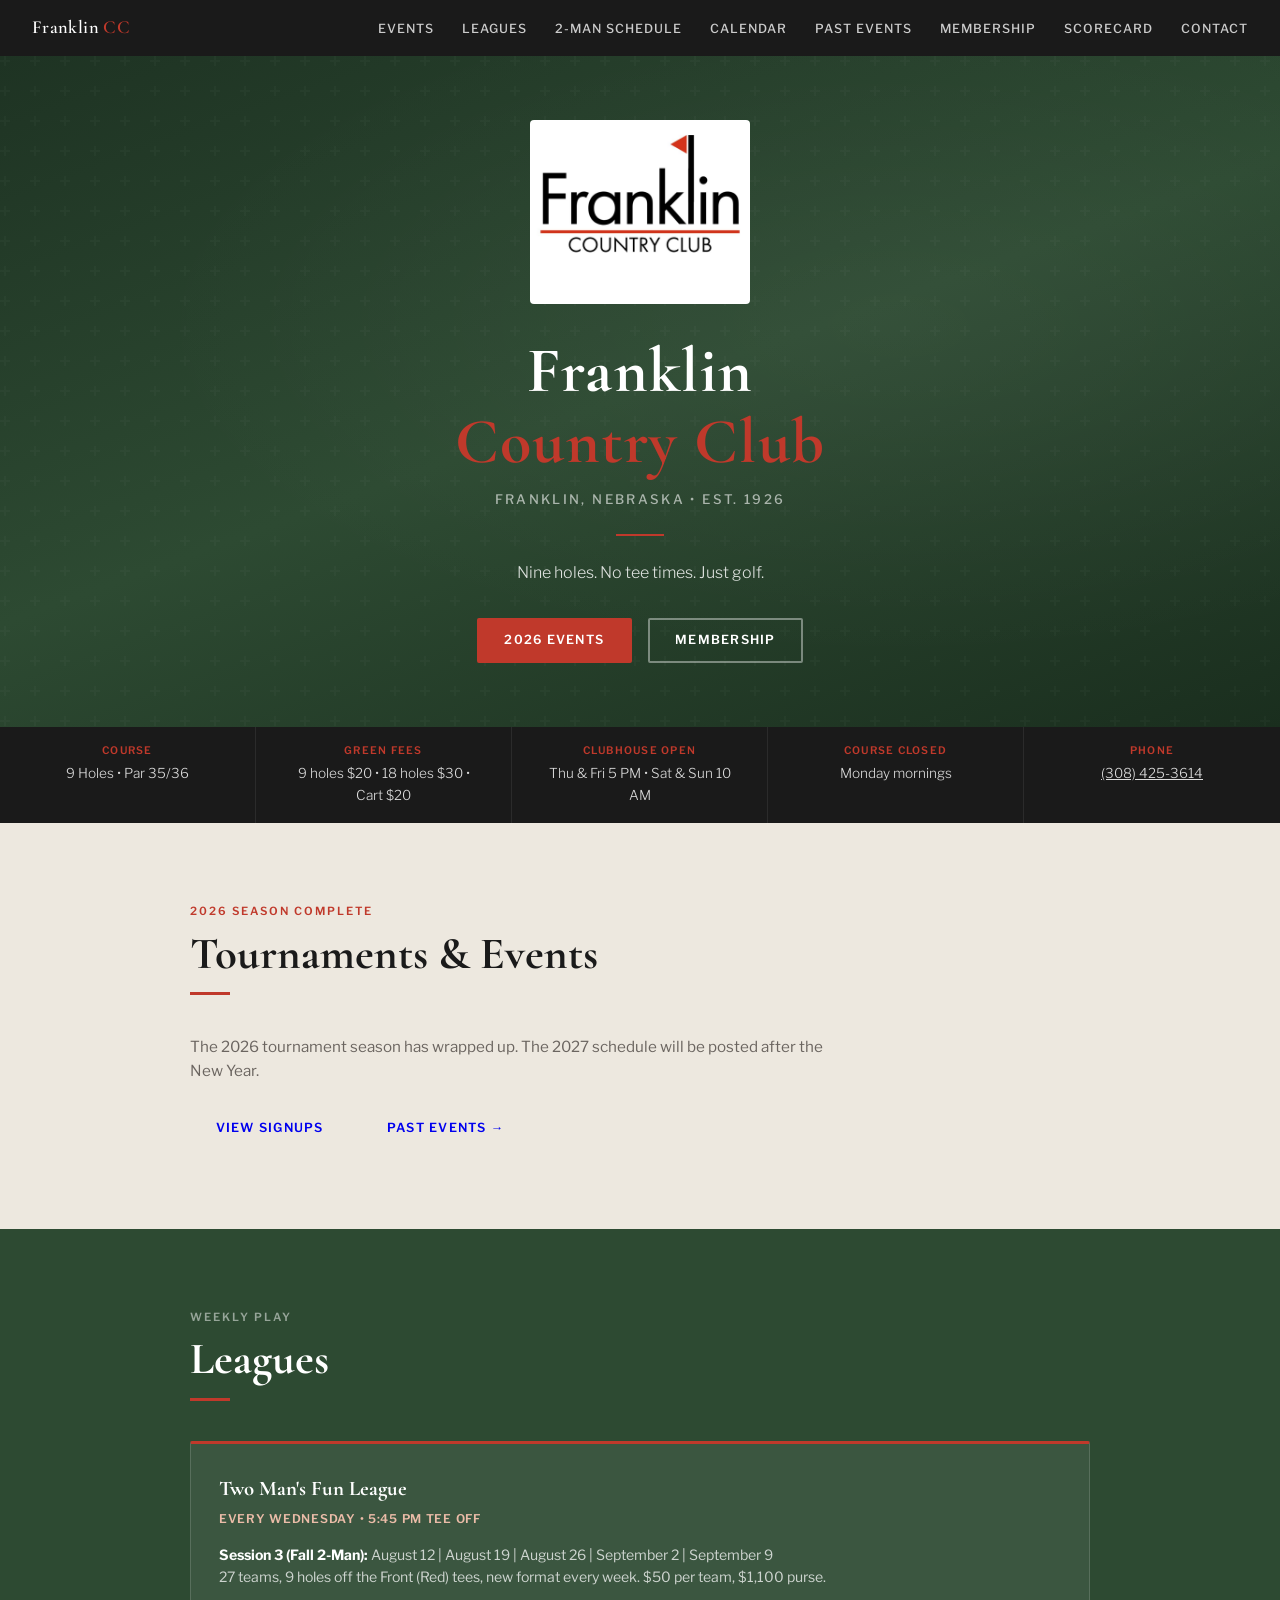
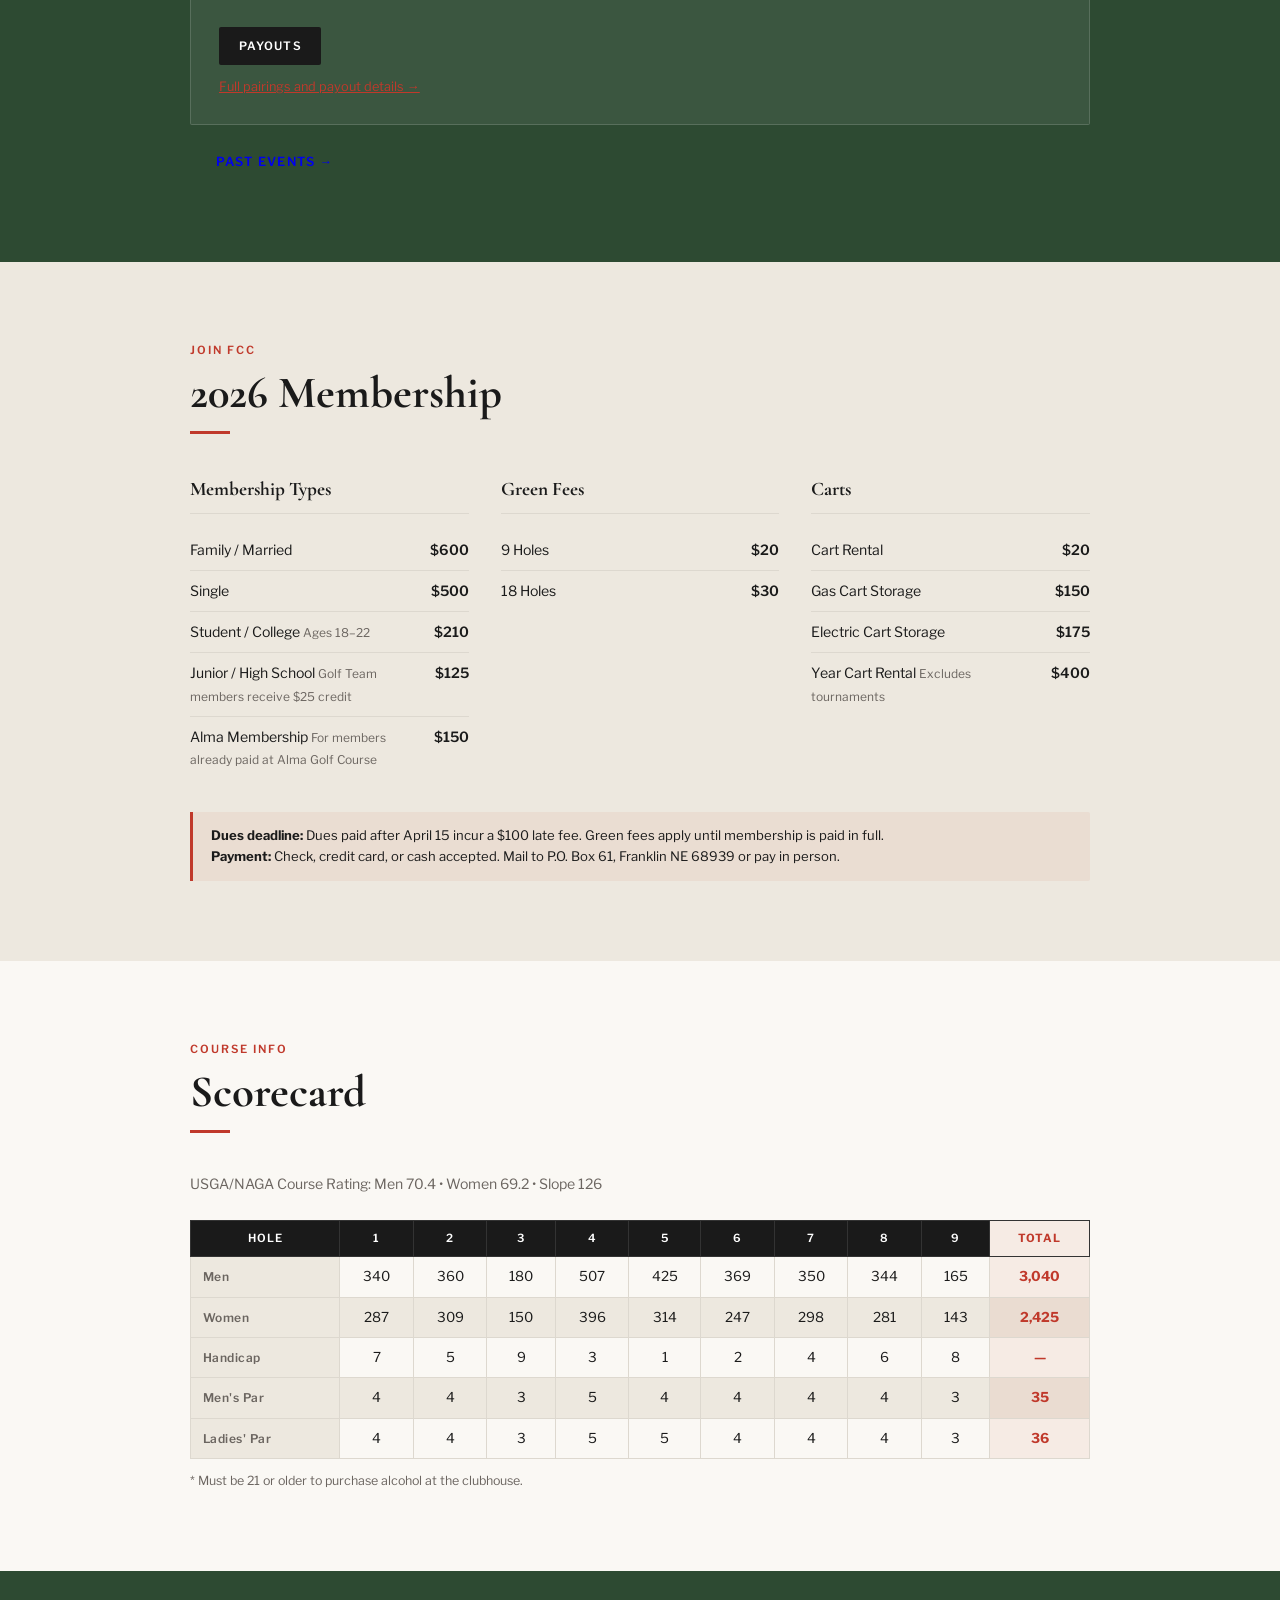
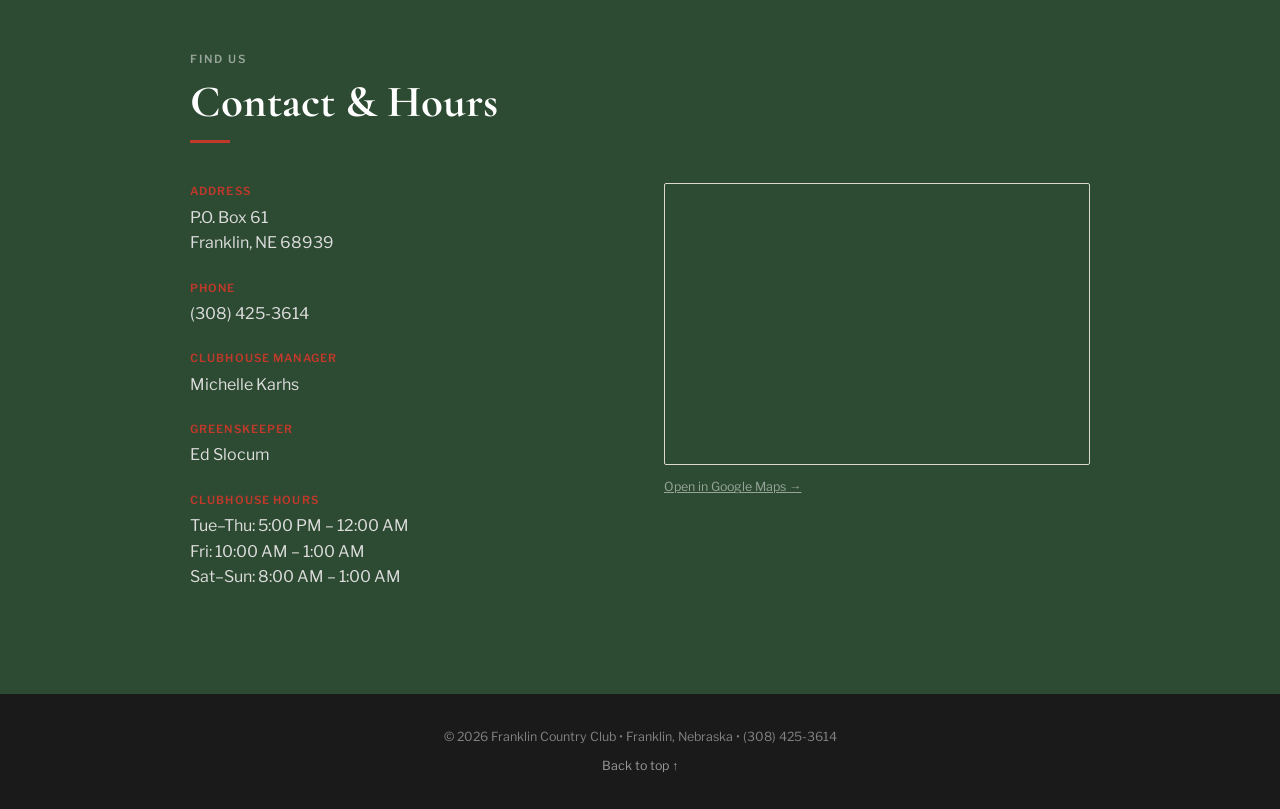
==== commit 90d1d691: "Point 2-Man League to final payouts page, drop old Format/Schedule/Standings links" ====
--- a/index.html
+++ b/index.html
@@ -94,9 +94,7 @@
         <p style="margin-top:0.75rem;"><strong>Session 3 (Fall 2-Man):</strong> August 12 | August 19 | August 26 | September 2 | September 9</p>
         <p>27 teams, 9 holes off the Front (Red) tees, new format every week. $50 per team, $1,100 purse.</p>
         <div style="margin-top:1.25rem;display:flex;gap:0.75rem;flex-wrap:wrap;">
-          <a class="btn" href="docs/FCC_2Man_2026_Format_Sheet.pdf" target="_blank">Format</a>
-          <a class="btn" href="docs/FCC_2Man_2026_Tee_Sheet.pdf" target="_blank">Schedule</a>
-          <a class="btn" href="https://docs.google.com/spreadsheets/d/e/2PACX-1vRJslTkBJxkfxD4LdTlClNyZgr0ycun8Tnh8Euw3dRhZ7pj05kXsV-VLlH2QCo-ALoXvILi4bUFkBuF/pubhtml?gid=450139325&amp;single=true" target="_blank">Standings</a>
+          <a class="btn" href="https://claude.ai/code/artifact/bfe8fcaf-55c8-4c29-8c7c-40e62de7f9c1" target="_blank">Payouts</a>
         </div>
         <p style="margin-top:0.75rem;font-size:0.8rem;color:var(--mid);"><a href="schedule.html">Full pairings and payout details &rarr;</a></p>
       </div>
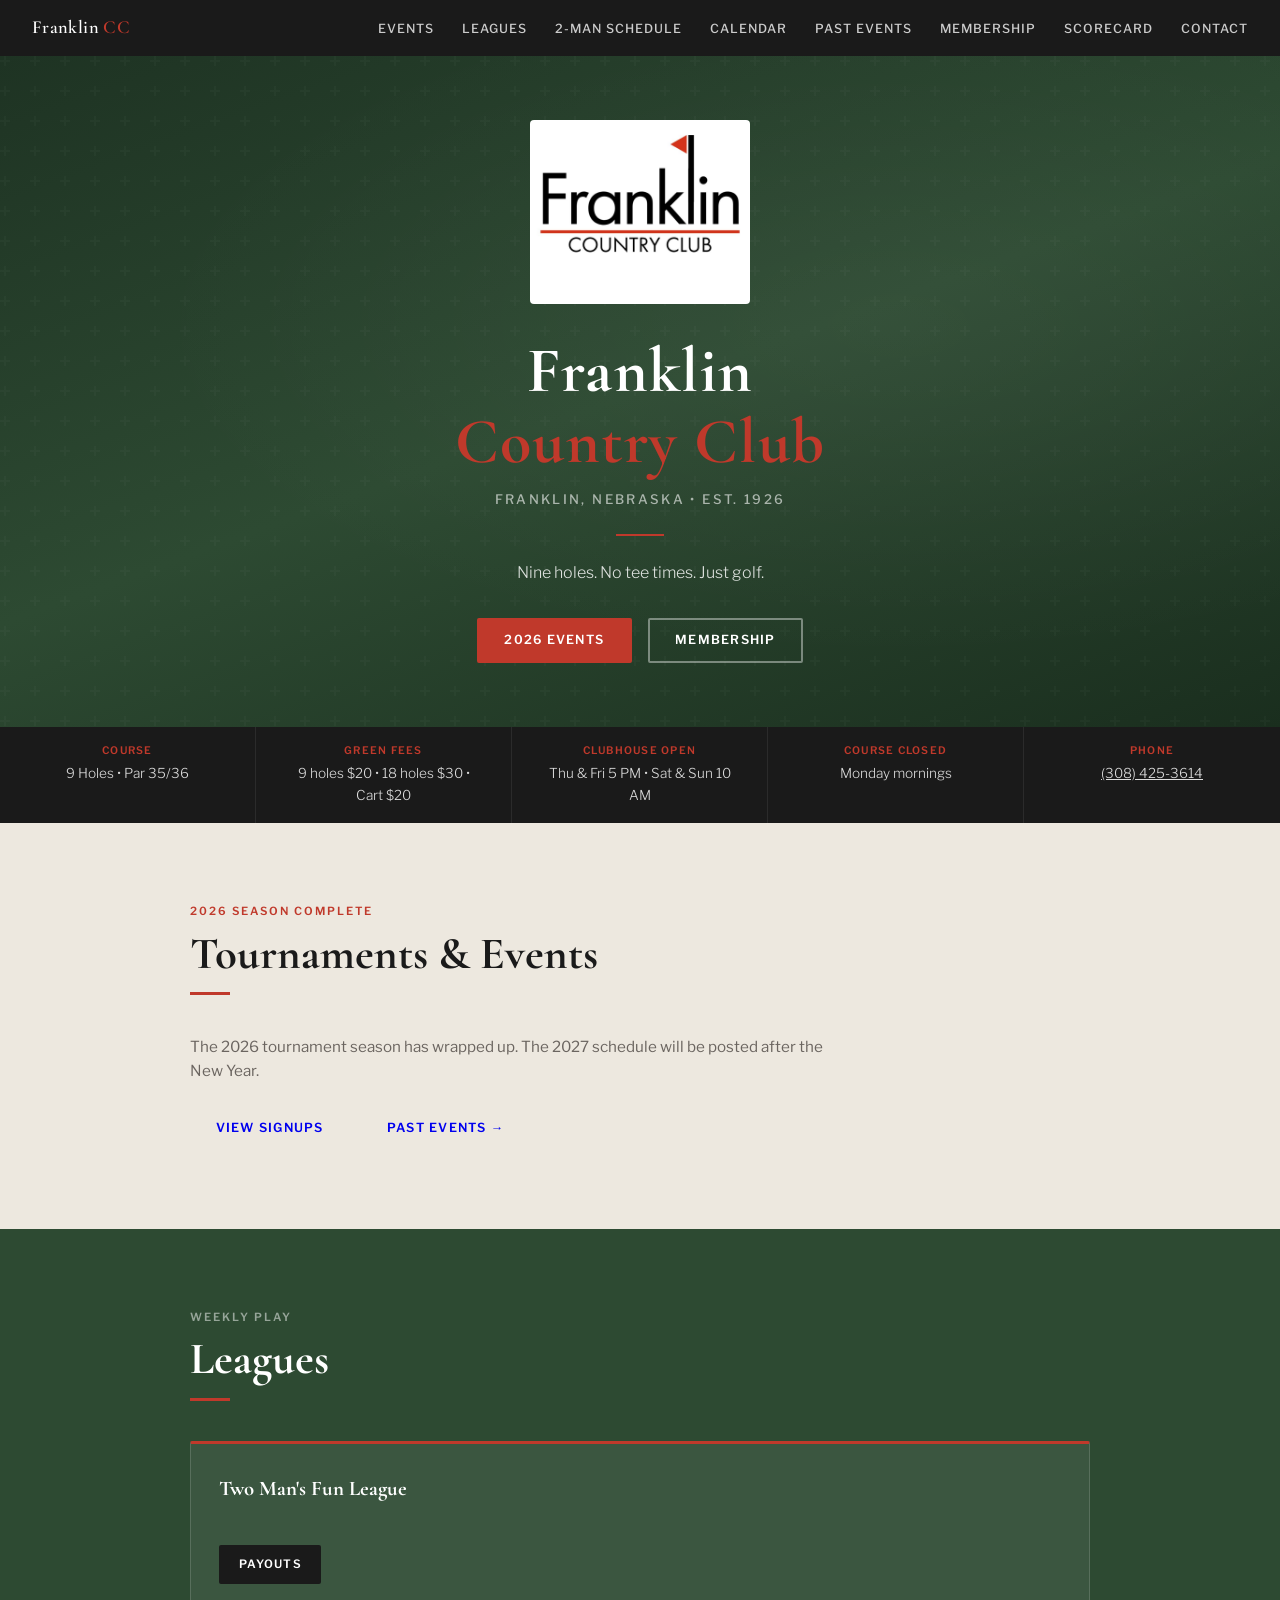
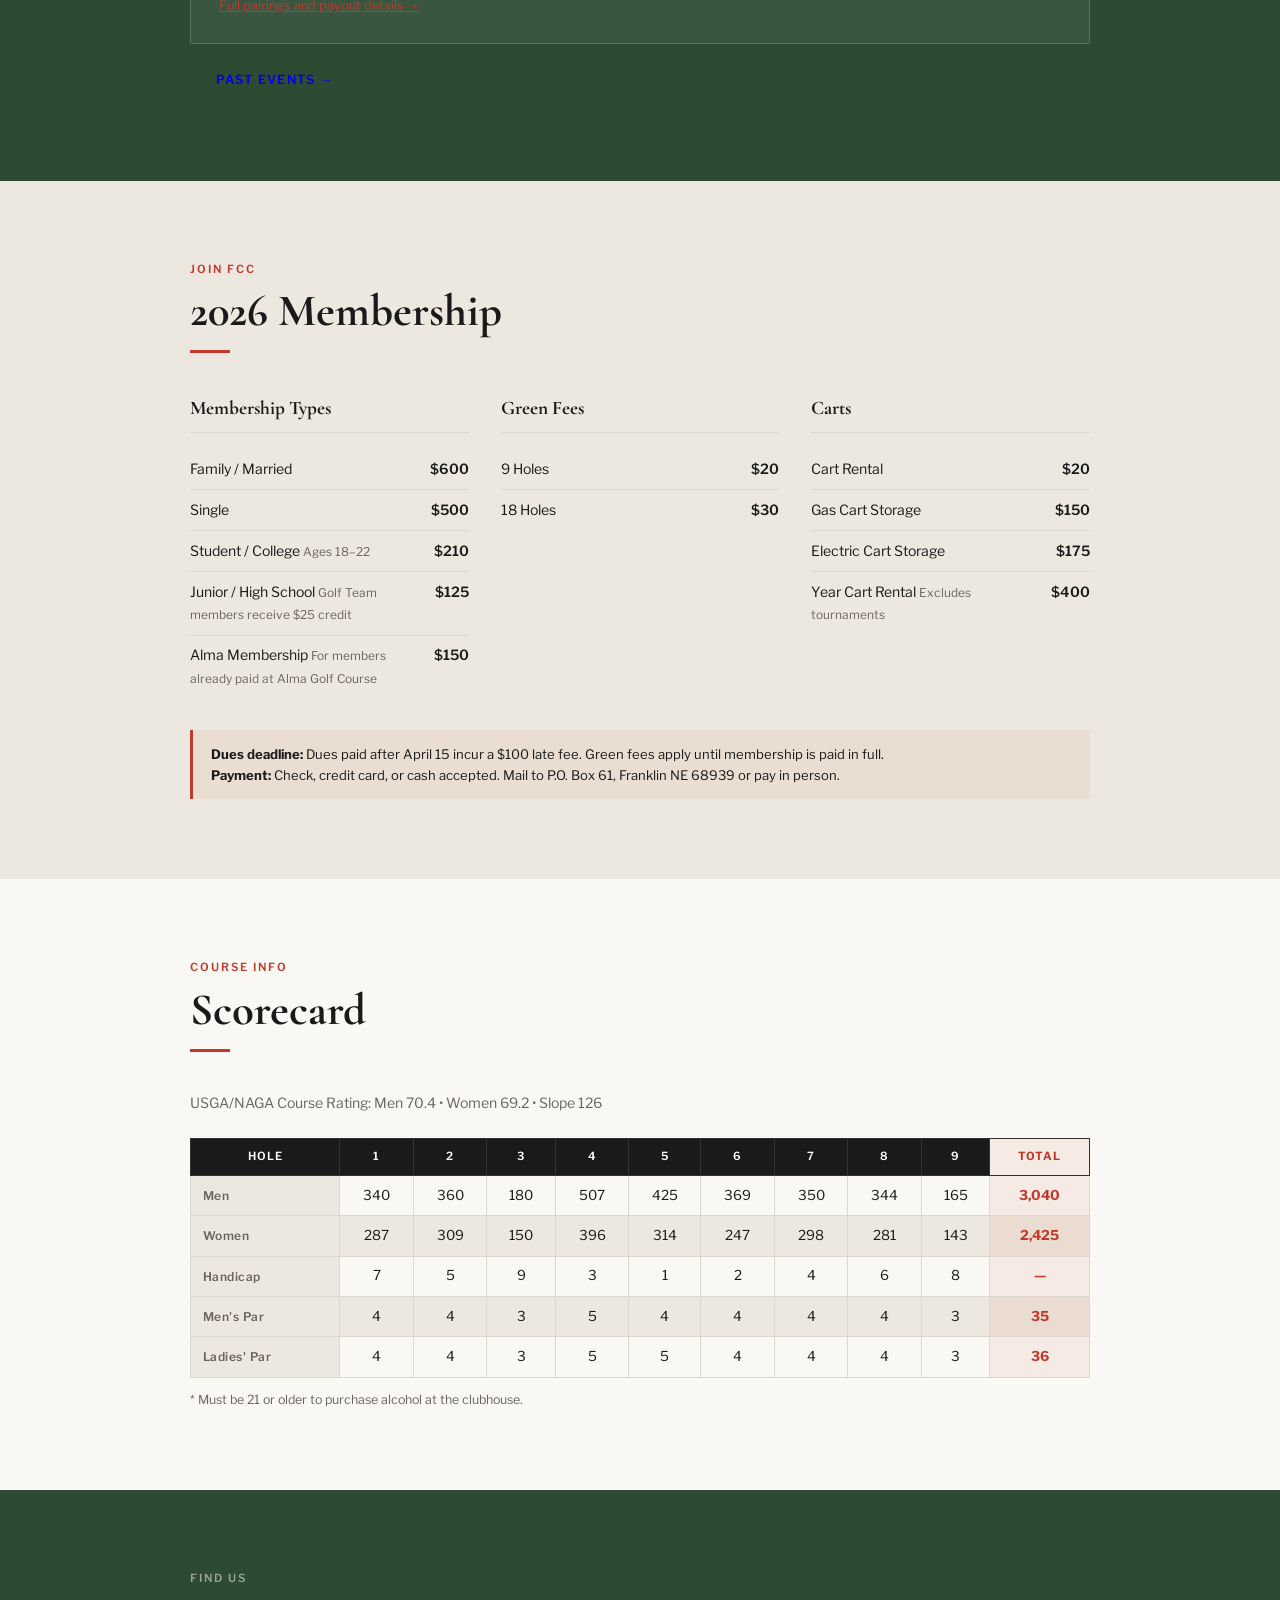
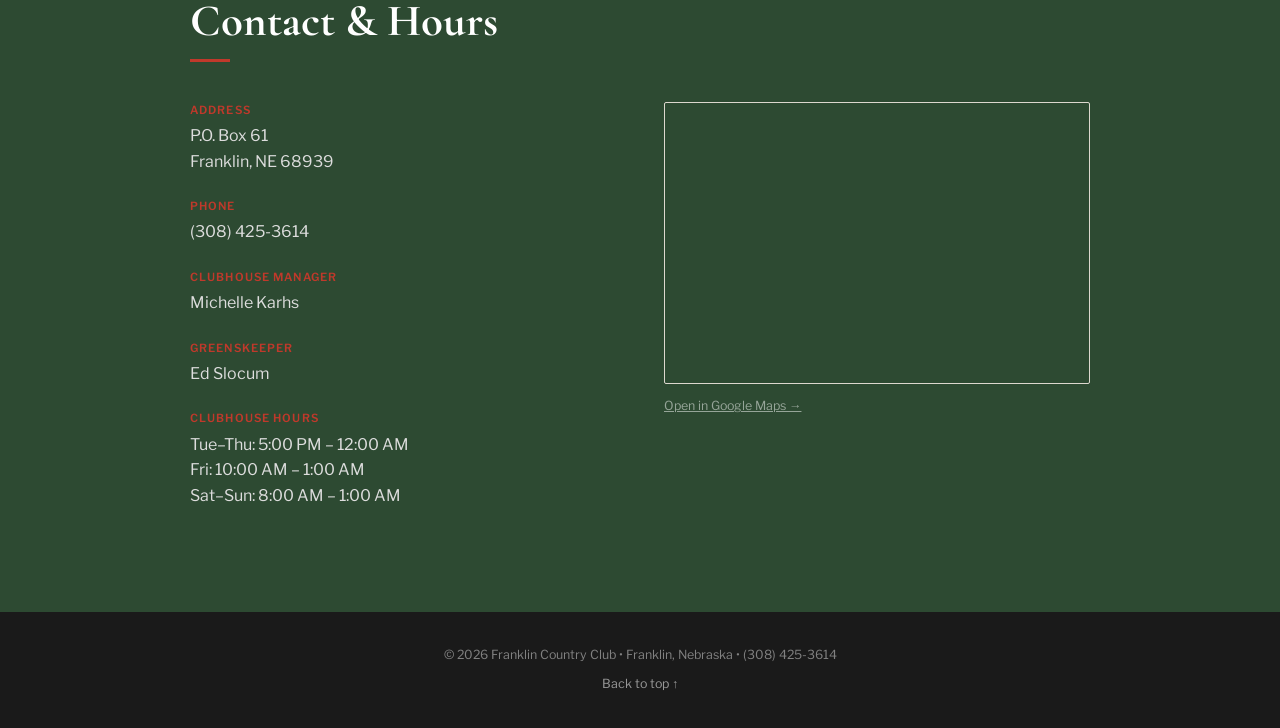
==== commit 9e27bf49: "Remove 2026 fall session schedule details from league card and schedule header Season ended Septembe" ====
--- a/index.html
+++ b/index.html
@@ -90,9 +90,6 @@
 
       <div class="league-card" style="grid-column: 1 / -1;">
         <h3>Two Man's Fun League</h3>
-        <div class="league-day">Every Wednesday &bull; 5:45 PM Tee Off</div>
-        <p style="margin-top:0.75rem;"><strong>Session 3 (Fall 2-Man):</strong> August 12 | August 19 | August 26 | September 2 | September 9</p>
-        <p>27 teams, 9 holes off the Front (Red) tees, new format every week. $50 per team, $1,100 purse.</p>
         <div style="margin-top:1.25rem;display:flex;gap:0.75rem;flex-wrap:wrap;">
           <a class="btn" href="https://claude.ai/code/artifact/bfe8fcaf-55c8-4c29-8c7c-40e62de7f9c1" target="_blank">Payouts</a>
         </div>
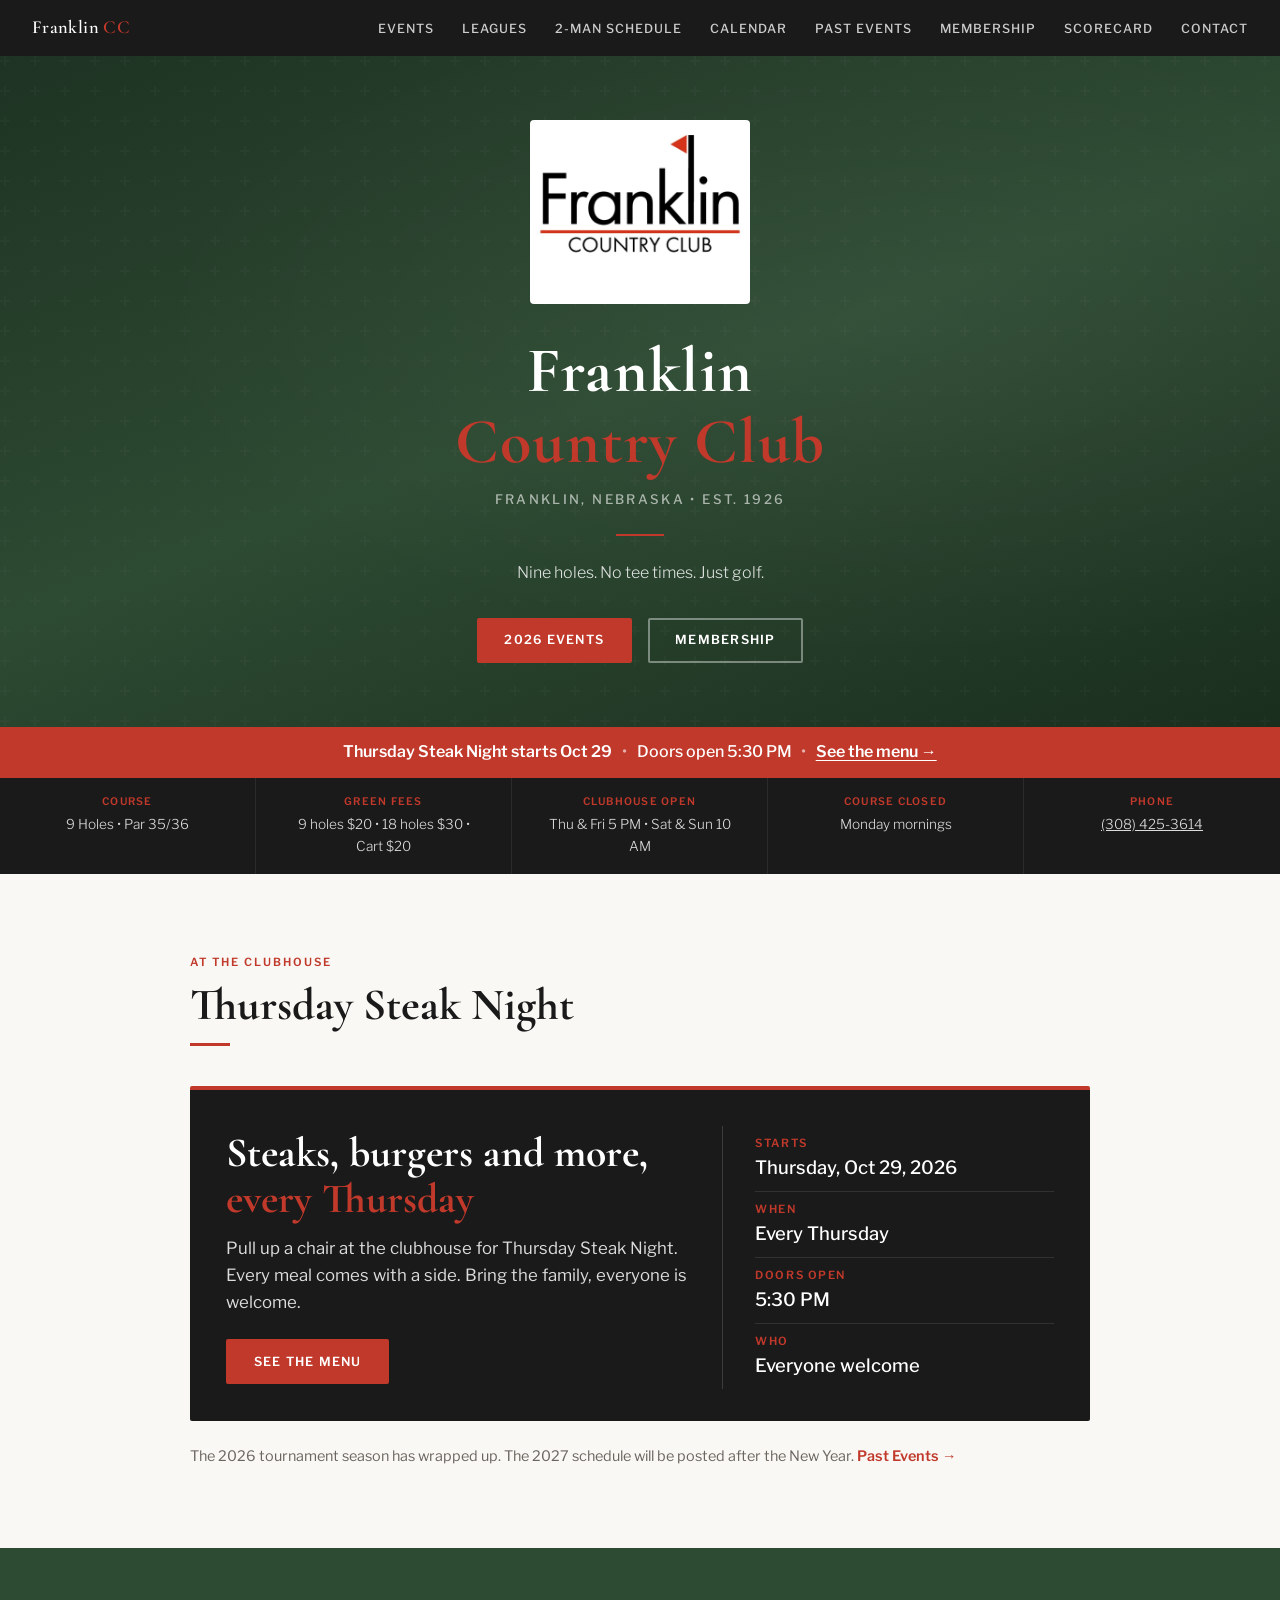
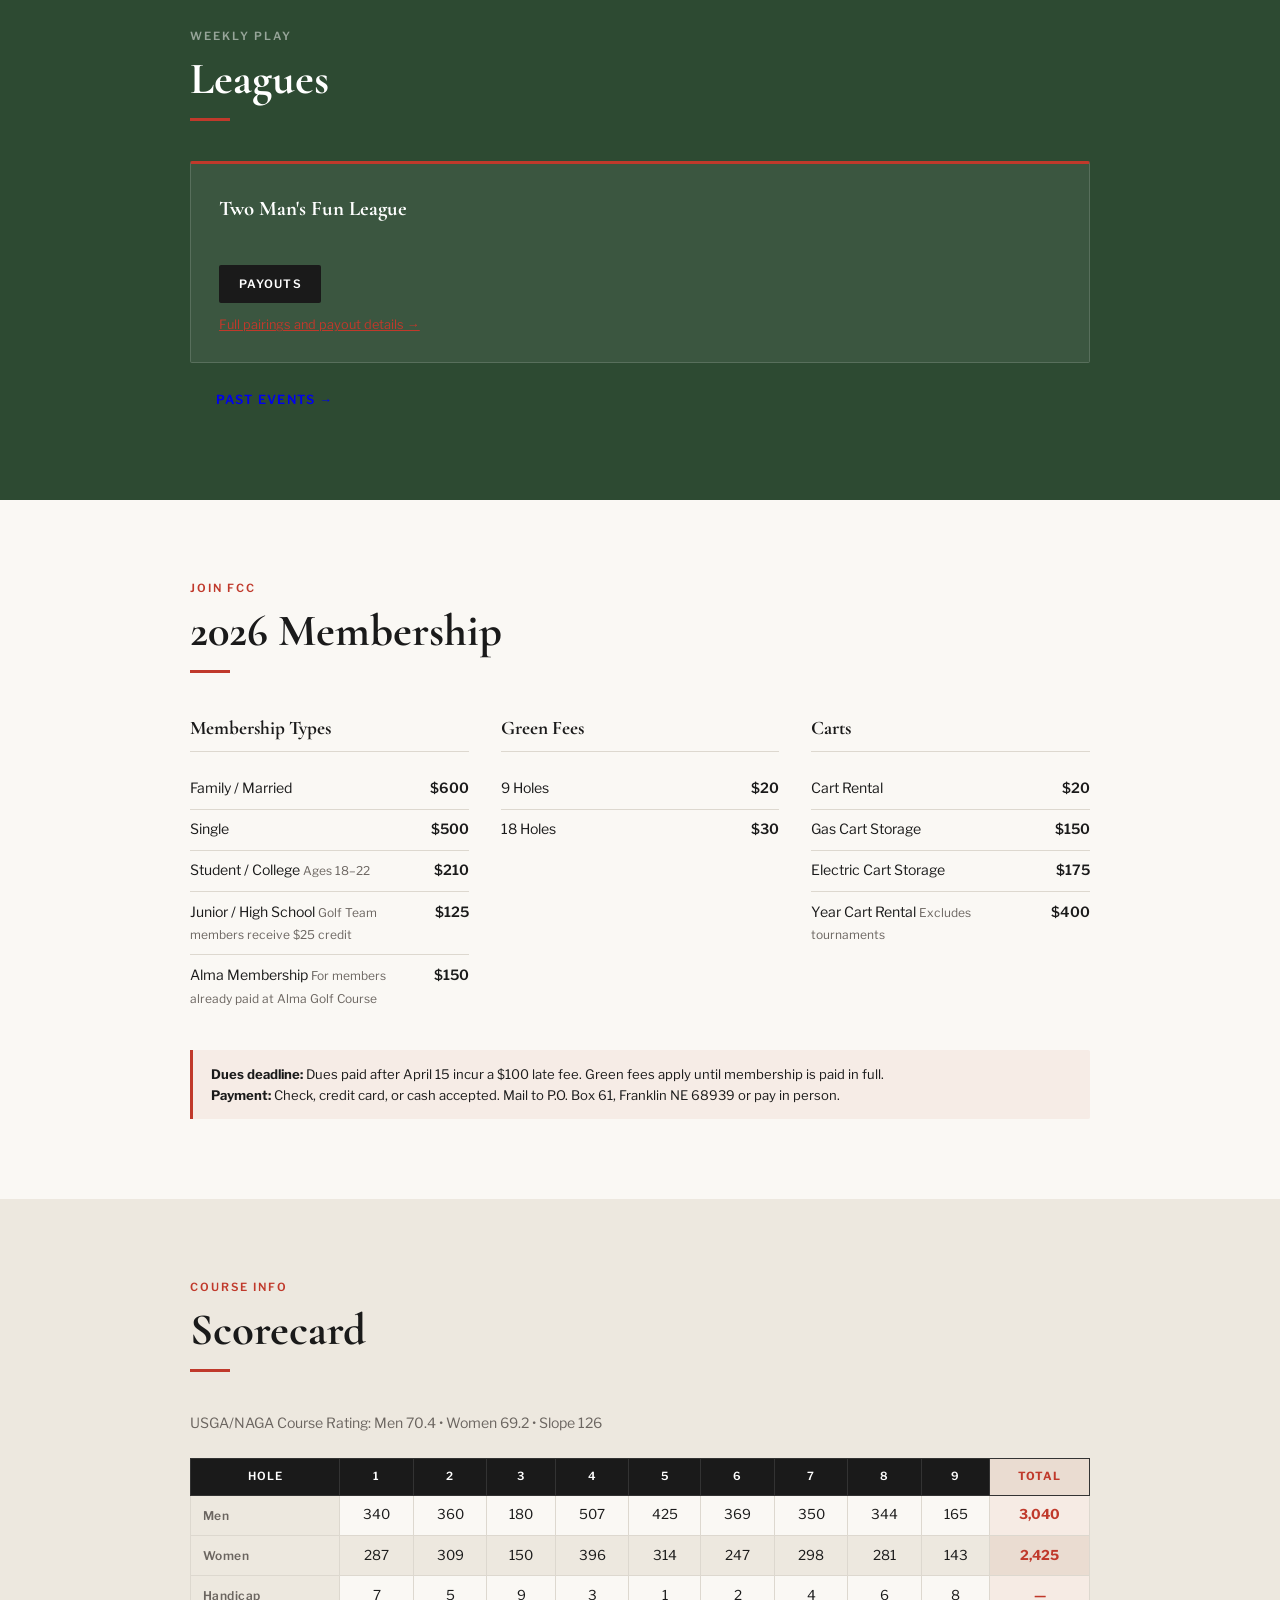
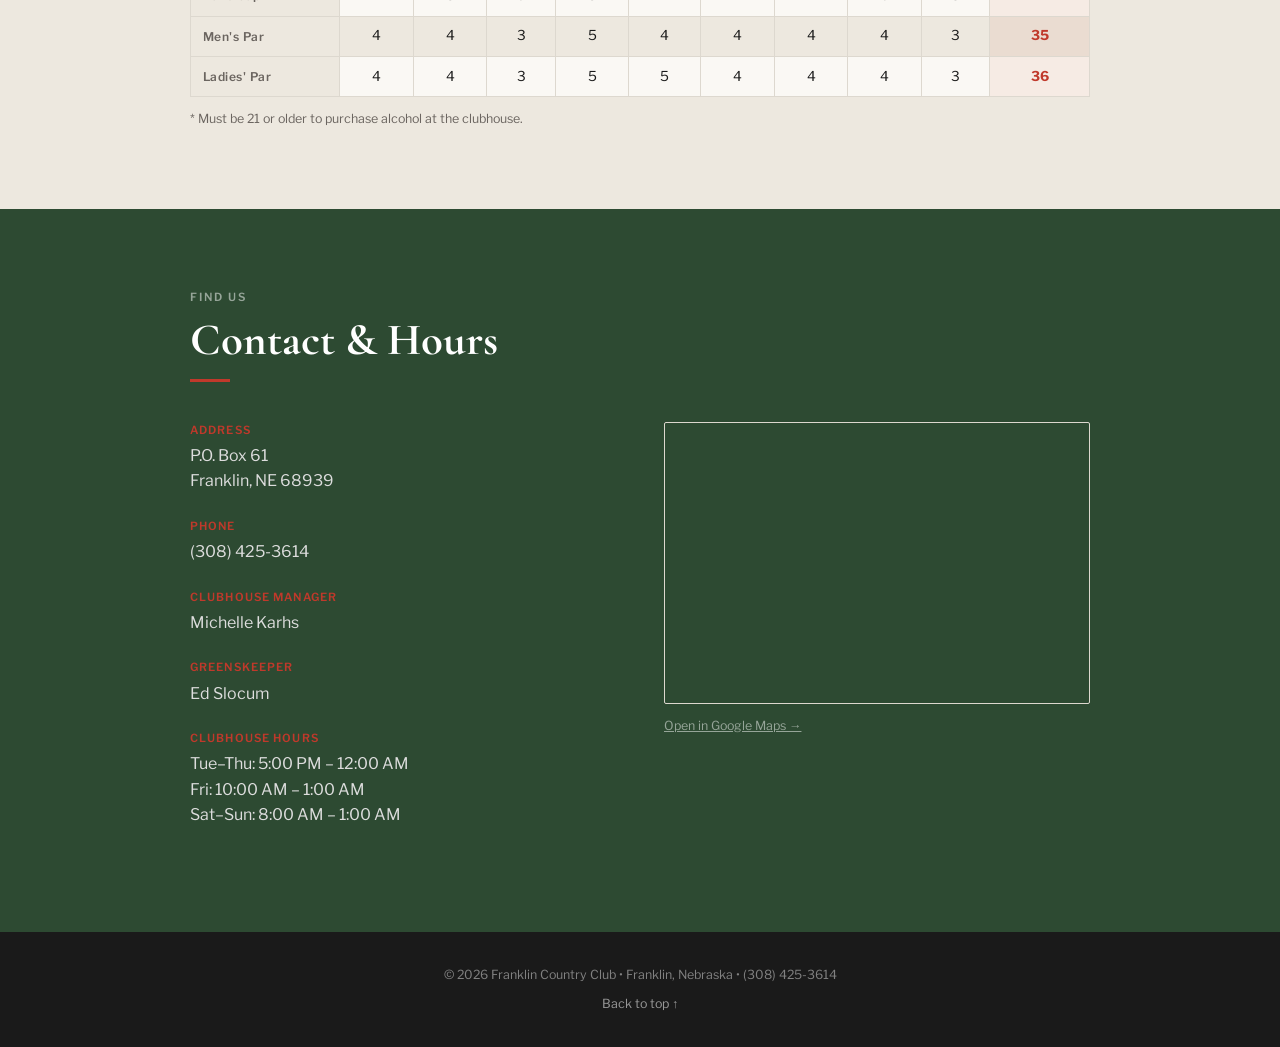
==== commit b9101980: "Add Thursday Steak Night banner, home page card, and menu page" ====
--- a/index.html
+++ b/index.html
@@ -44,6 +44,11 @@
   </div>
 </header>
 
+<!-- STEAK NIGHT BANNER -->
+<div class="promo-banner">
+  <span class="promo-part"><strong>Thursday Steak Night starts Oct 29</strong></span><span class="promo-sep">&bull;</span><span class="promo-part">Doors open 5:30 PM</span><span class="promo-sep">&bull;</span><span class="promo-part"><a href="steak-night.html">See the menu &rarr;</a></span>
+</div>
+
 <!-- INFO STRIP -->
 <div class="info-strip">
   <div class="info-item">
@@ -71,13 +76,22 @@
 <!-- EVENTS -->
 <section id="events">
   <div class="container">
-    <div class="section-label">2026 Season Complete</div>
-    <h2 class="section-title">Tournaments &amp; Events</h2>
-    <p style="font-size:0.95rem;color:var(--mid);max-width:640px;">The 2026 tournament season has wrapped up. The 2027 schedule will be posted after the New Year.</p>
-    <div style="margin-top:1.5rem;display:flex;gap:0.75rem;flex-wrap:wrap;">
-      <a href="https://docs.google.com/spreadsheets/u/1/d/e/2PACX-1vSe6rViBWNdpfYhovDL2d5TlYFL5uIq9a5DinmxAtPOXdx9W88koM_72gruwR1VmPrIp10vDuJwzAdY/pubhtml?urp=gmail_link" target="_blank" class="btn" style="font-size:0.78rem;">View signups</a>
-      <a href="archive.html#tournaments" class="btn" style="font-size:0.78rem;">Past Events &rarr;</a>
-    </div>
+    <div class="section-label">At the Clubhouse</div>
+    <h2 class="section-title">Thursday Steak Night</h2>
+    <div class="feature-card">
+      <div>
+        <h3>Steaks, burgers and more, <em>every Thursday</em></h3>
+        <p>Pull up a chair at the clubhouse for Thursday Steak Night. Every meal comes with a side. Bring the family, everyone is welcome.</p>
+        <a class="btn btn-primary" href="steak-night.html">See the Menu</a>
+      </div>
+      <ul class="feature-facts">
+        <li><span class="fact-label">Starts</span><span class="fact-value">Thursday, Oct 29, 2026</span></li>
+        <li><span class="fact-label">When</span><span class="fact-value">Every Thursday</span></li>
+        <li><span class="fact-label">Doors Open</span><span class="fact-value">5:30 PM</span></li>
+        <li><span class="fact-label">Who</span><span class="fact-value">Everyone welcome</span></li>
+      </ul>
+    </div>
+    <p class="season-note">The 2026 tournament season has wrapped up. The 2027 schedule will be posted after the New Year. <a href="archive.html#tournaments">Past Events &rarr;</a></p>
   </div>
 </section>
 
--- a/assets/style.css
+++ b/assets/style.css
@@ -517,3 +517,138 @@
   .event-links { display: flex; gap: 0.5rem; flex-wrap: wrap; }
   .link-tag { margin-left: 0; font-size: 0.75rem; padding: 0.3rem 0.75rem; }
 }
+
+/* ── STEAK NIGHT ── */
+.promo-banner {
+  background: var(--red);
+  color: #fff;
+  text-align: center;
+  padding: 0.85rem 1.25rem;
+  font-size: 1rem;
+  font-weight: 500;
+  line-height: 1.5;
+}
+.promo-banner strong { font-weight: 600; }
+.promo-banner .promo-sep { opacity: 0.6; margin: 0 0.6rem; }
+.promo-banner a {
+  color: #fff;
+  font-weight: 600;
+  text-decoration: underline;
+  text-underline-offset: 3px;
+  white-space: nowrap;
+}
+.promo-banner a:hover { color: var(--cream); }
+
+.feature-card {
+  background: var(--black);
+  color: #fff;
+  border-top: 4px solid var(--red);
+  border-radius: 2px;
+  padding: 2.25rem 2.25rem 2rem;
+  display: grid;
+  grid-template-columns: 1.4fr 1fr;
+  gap: 2rem;
+  align-items: center;
+}
+.feature-card h3 {
+  font-family: var(--font-display);
+  font-size: clamp(1.9rem, 4vw, 2.6rem);
+  font-weight: 700;
+  line-height: 1.1;
+  margin-bottom: 0.75rem;
+}
+.feature-card h3 em { font-style: normal; color: var(--red); }
+.feature-card p { font-size: 1.05rem; color: rgba(255,255,255,0.85); }
+.feature-card .btn { margin-top: 1.5rem; }
+.feature-facts { list-style: none; border-left: 1px solid rgba(255,255,255,0.15); padding-left: 2rem; }
+.feature-facts li { padding: 0.55rem 0; border-bottom: 1px solid rgba(255,255,255,0.1); }
+.feature-facts li:last-child { border-bottom: none; }
+.feature-facts .fact-label {
+  display: block;
+  font-size: 0.7rem;
+  font-weight: 600;
+  letter-spacing: 0.14em;
+  text-transform: uppercase;
+  color: var(--red);
+}
+.feature-facts .fact-value { font-size: 1.15rem; font-weight: 500; color: #fff; }
+.season-note { margin-top: 1.5rem; font-size: 0.9rem; color: var(--mid); }
+.season-note a { color: var(--red); font-weight: 600; text-decoration: none; }
+
+/* menu page */
+.menu-hero { min-height: 0; padding: 3.5rem 2rem 3rem; }
+.menu-hero .hero-tagline { font-size: 1.15rem; font-weight: 400; max-width: 560px; }
+.menu-section .container { max-width: 760px; }
+.menu-intro {
+  font-size: 1.25rem;
+  font-weight: 500;
+  color: var(--black);
+  margin: -1rem 0 1.5rem;
+}
+.menu-list { list-style: none; border-top: 2px solid var(--black); }
+.menu-item {
+  display: flex;
+  align-items: baseline;
+  gap: 0.75rem;
+  padding: 0.9rem 0;
+  border-bottom: 1px solid #c9c2b6;
+  font-size: 1.375rem;
+  font-weight: 500;
+  color: var(--black);
+  line-height: 1.35;
+}
+.menu-item .item-name { flex: 1 1 auto; }
+.menu-item .item-note {
+  display: block;
+  font-size: 1.1rem;
+  font-weight: 500;
+  color: #4a4540;
+  font-style: italic;
+}
+.menu-item .item-price { font-weight: 700; white-space: nowrap; font-size: 1.45rem; }
+.menu-fine { margin-top: 0.9rem; font-size: 1.1rem; font-weight: 500; color: #4a4540; }
+.sides-head {
+  display: flex;
+  justify-content: space-between;
+  align-items: baseline;
+  flex-wrap: wrap;
+  gap: 0.5rem 1rem;
+  margin-top: 3rem;
+  padding-bottom: 0.75rem;
+  border-bottom: 2px solid var(--black);
+}
+.sides-head h3 { font-family: var(--font-display); font-size: 2rem; font-weight: 700; line-height: 1.1; }
+.sides-head .item-price { font-size: 1.3rem; font-weight: 700; }
+.sides-list {
+  list-style: none;
+  display: grid;
+  grid-template-columns: 1fr 1fr;
+  gap: 0 2rem;
+}
+.sides-list li {
+  padding: 0.75rem 0;
+  border-bottom: 1px solid #c9c2b6;
+  font-size: 1.3rem;
+  font-weight: 500;
+  color: var(--black);
+}
+.menu-print {
+  margin-top: 3rem;
+  display: flex;
+  gap: 1rem;
+  flex-wrap: wrap;
+  align-items: center;
+}
+.menu-print .btn { font-size: 0.9rem; padding: 0.8rem 1.6rem; }
+.btn-dark { background: var(--black); color: #fff; border: 2px solid var(--black); }
+.btn-dark:hover { background: var(--red); border-color: var(--red); }
+.menu-print p { font-size: 1.05rem; color: #4a4540; }
+
+@media (max-width: 720px) {
+  .feature-card { grid-template-columns: 1fr; padding: 1.75rem 1.5rem; gap: 1.25rem; }
+  .feature-facts { border-left: none; padding-left: 0; border-top: 1px solid rgba(255,255,255,0.15); padding-top: 0.5rem; }
+  .promo-banner .promo-sep { display: none; }
+  .promo-banner span.promo-part { display: block; }
+  .sides-list { grid-template-columns: 1fr; }
+  .menu-item { font-size: 1.3rem; }
+}
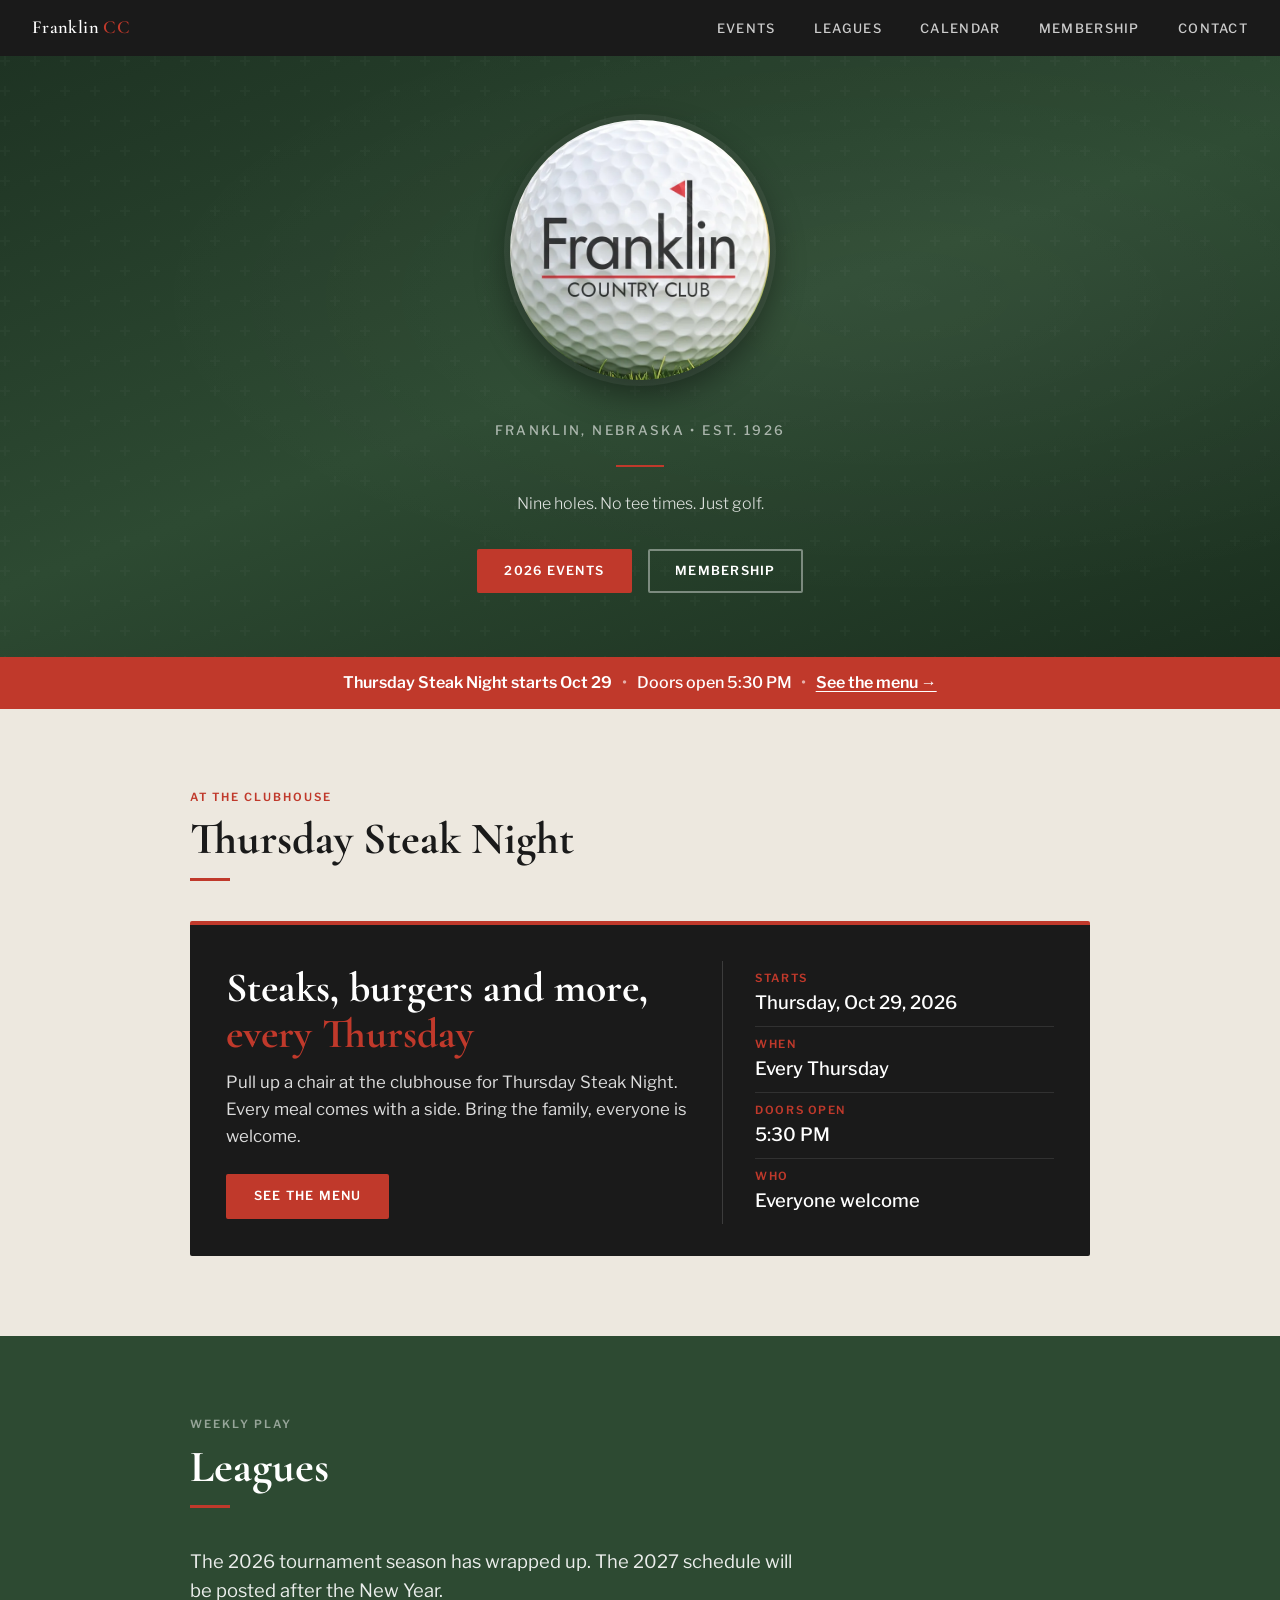
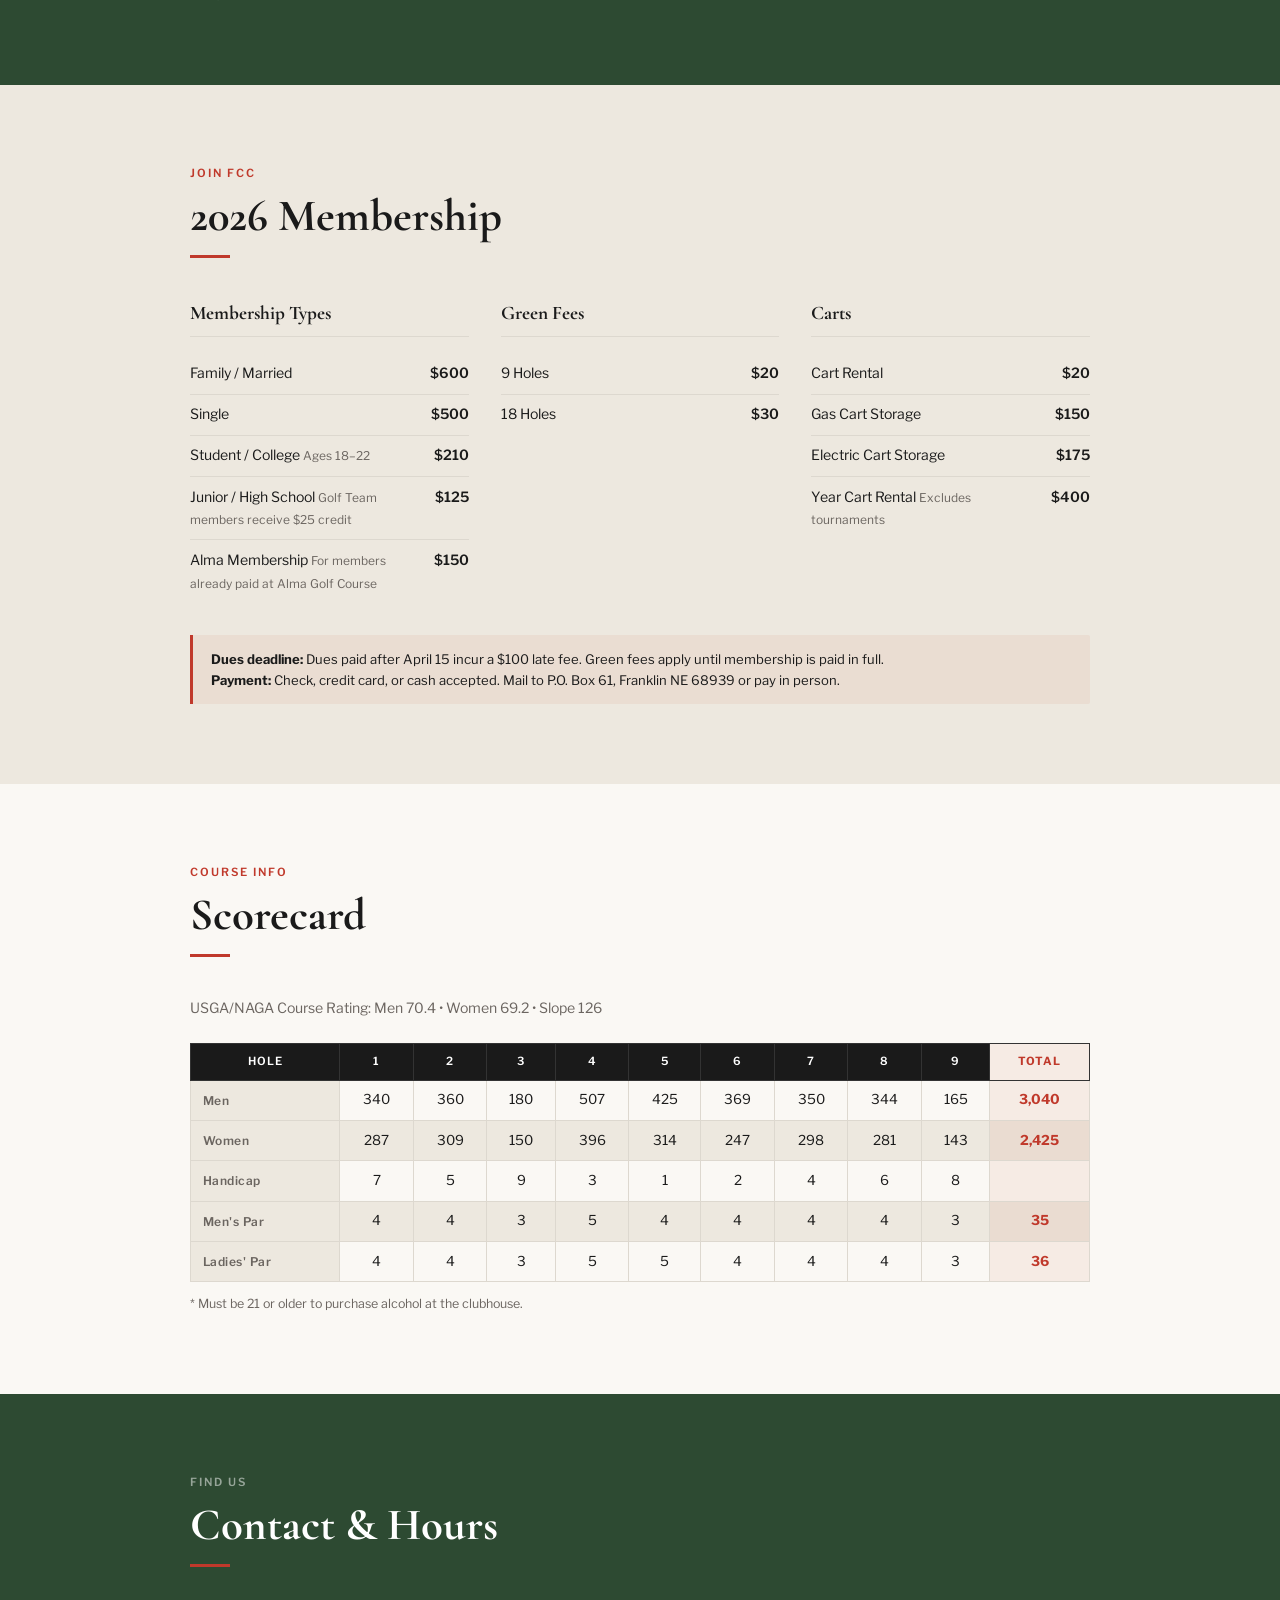
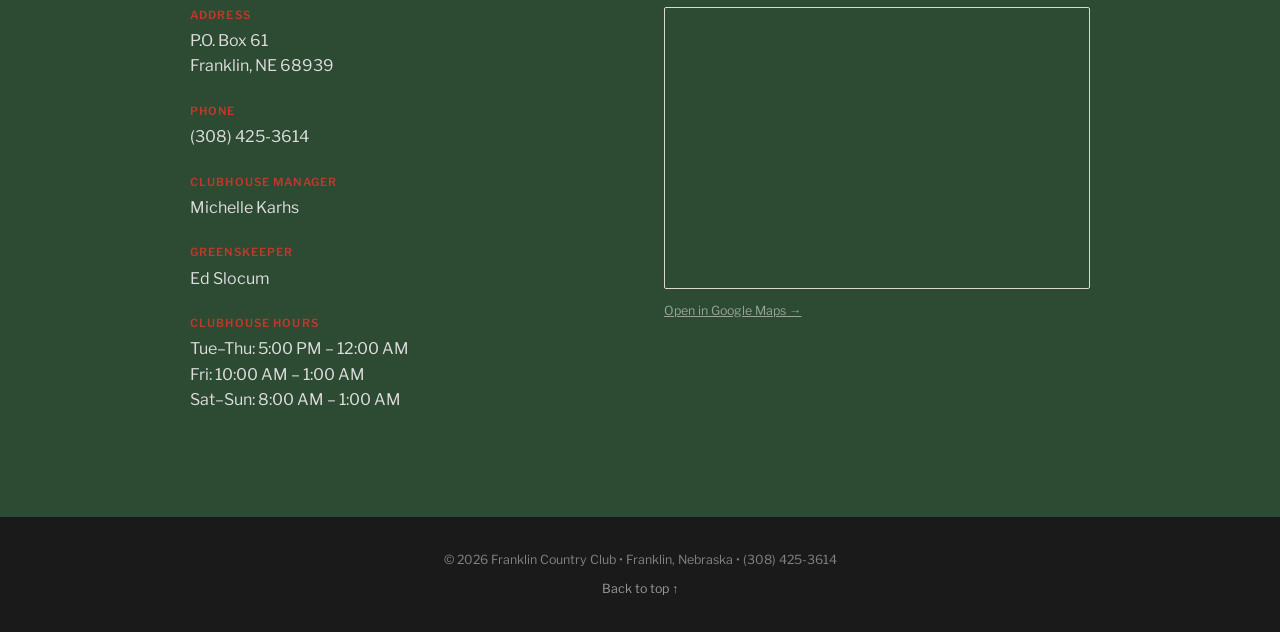
==== commit 83921ecf: "Golf ball logo, simplified nav, Leagues page, quiet past-events archive, to-go call line, clean vali" ====
--- a/index.html
+++ b/index.html
@@ -1,14 +1,14 @@
 <!DOCTYPE html>
 <html lang="en">
 <head>
-  <meta charset="UTF-8" />
-  <meta name="viewport" content="width=device-width, initial-scale=1.0" />
+  <meta charset="UTF-8">
+  <meta name="viewport" content="width=device-width, initial-scale=1.0">
   <title>Franklin Country Club | Franklin, Nebraska</title>
-  <meta name="description" content="Franklin Country Club — 9-hole golf course in Franklin, Nebraska. Memberships, leagues, tournaments, and more." />
-  <link rel="preconnect" href="https://fonts.googleapis.com" />
-  <link rel="preconnect" href="https://fonts.gstatic.com" crossorigin />
-  <link href="https://fonts.googleapis.com/css2?family=Cormorant+Garamond:ital,wght@0,400;0,600;0,700;1,400&family=Libre+Franklin:wght@300;400;500;600&display=swap" rel="stylesheet" />
-  <link rel="stylesheet" href="assets/style.css" />
+  <meta name="description" content="Franklin Country Club, a 9-hole golf course in Franklin, Nebraska. Memberships, leagues, tournaments, and more.">
+  <link rel="preconnect" href="https://fonts.googleapis.com">
+  <link rel="preconnect" href="https://fonts.gstatic.com" crossorigin>
+  <link href="https://fonts.googleapis.com/css2?family=Cormorant+Garamond:ital,wght@0,400;0,600;0,700;1,400&family=Libre+Franklin:wght@300;400;500;600&display=swap" rel="stylesheet">
+  <link rel="stylesheet" href="assets/style.css">
 </head>
 <body>
 
@@ -17,24 +17,24 @@
   <a class="nav-logo" href="#top">Franklin <span>CC</span></a>
   <ul class="nav-links" id="navLinks">
     <li><a href="#events">Events</a></li>
-    <li><a href="#leagues">Leagues</a></li>
-    <li><a href="schedule.html">2-Man Schedule</a></li>
+    <li><a href="leagues.html">Leagues</a></li>
     <li><a href="calendar.html">Calendar</a></li>
-    <li><a href="archive.html">Past Events</a></li>
     <li><a href="#membership">Membership</a></li>
-    <li><a href="#scorecard">Scorecard</a></li>
     <li><a href="#contact">Contact</a></li>
   </ul>
-  <button class="nav-toggle" id="navToggle" aria-label="Menu">
+  <button class="nav-toggle" id="navToggle" type="button" aria-label="Menu" aria-controls="navLinks" aria-expanded="false">
     <span></span><span></span><span></span>
   </button>
 </nav>
 
 <!-- HERO -->
 <header class="hero" id="top">
-  <!-- Swap src to logo.png once uploaded to GitHub repo -->
-  <img class="hero-logo" src="assets/logo.jpg" alt="Franklin Country Club" />
-  <h1>Franklin<br><em>Country Club</em></h1>
+  <h1 class="hero-title">
+    <picture>
+      <source type="image/webp" srcset="assets/logo-golfball-600.webp 600w, assets/logo-golfball-1200.webp 1200w" sizes="(max-width: 480px) 200px, 260px">
+      <img class="hero-logo" src="assets/logo-golfball-600.jpg" srcset="assets/logo-golfball-600.jpg 600w, assets/logo-golfball-1200.jpg 1200w" sizes="(max-width: 480px) 200px, 260px" width="600" height="600" alt="Franklin Country Club">
+    </picture>
+  </h1>
   <p class="hero-sub">Franklin, Nebraska &bull; Est. 1926</p>
   <div class="hero-divider"></div>
   <p class="hero-tagline">Nine holes. No tee times. Just golf.</p>
@@ -50,6 +50,8 @@
 </div>
 
 <!-- INFO STRIP -->
+<!-- hidden until 2027 golf season -->
+<!--
 <div class="info-strip">
   <div class="info-item">
     <div class="info-label">Course</div>
@@ -72,6 +74,7 @@
     <div class="info-value"><a href="tel:3084253614" style="color:#ddd;">(308) 425-3614</a></div>
   </div>
 </div>
+-->
 
 <!-- EVENTS -->
 <section id="events">
@@ -91,7 +94,6 @@
         <li><span class="fact-label">Who</span><span class="fact-value">Everyone welcome</span></li>
       </ul>
     </div>
-    <p class="season-note">The 2026 tournament season has wrapped up. The 2027 schedule will be posted after the New Year. <a href="archive.html#tournaments">Past Events &rarr;</a></p>
   </div>
 </section>
 
@@ -100,20 +102,7 @@
   <div class="container">
     <div class="section-label">Weekly Play</div>
     <h2 class="section-title">Leagues</h2>
-    <div class="leagues-grid">
-
-      <div class="league-card" style="grid-column: 1 / -1;">
-        <h3>Two Man's Fun League</h3>
-        <div style="margin-top:1.25rem;display:flex;gap:0.75rem;flex-wrap:wrap;">
-          <a class="btn" href="https://claude.ai/code/artifact/bfe8fcaf-55c8-4c29-8c7c-40e62de7f9c1" target="_blank">Payouts</a>
-        </div>
-        <p style="margin-top:0.75rem;font-size:0.8rem;color:var(--mid);"><a href="schedule.html">Full pairings and payout details &rarr;</a></p>
-      </div>
-
-    </div>
-    <div style="margin-top:1rem;display:flex;gap:0.75rem;flex-wrap:wrap;">
-      <a href="archive.html#leagues" class="btn">Past Events &rarr;</a>
-    </div>
+    <p class="season-msg">The 2026 tournament season has wrapped up. The 2027 schedule will be posted after the New Year.</p>
   </div>
 </section>
 
@@ -195,7 +184,7 @@
     </div>
 
     <div class="membership-note">
-      <strong>Dues deadline:</strong> Dues paid after April 15 incur a $100 late fee. Green fees apply until membership is paid in full.<br />
+      <strong>Dues deadline:</strong> Dues paid after April 15 incur a $100 late fee. Green fees apply until membership is paid in full.<br>
       <strong>Payment:</strong> Check, credit card, or cash accepted. Mail to P.O. Box 61, Franklin NE 68939 or pay in person.
     </div>
 
@@ -235,7 +224,7 @@
             <td class="row-label">Handicap</td>
             <td>7</td><td>5</td><td>9</td><td>3</td><td>1</td>
             <td>2</td><td>4</td><td>6</td><td>8</td>
-            <td class="total-col">&mdash;</td>
+            <td class="total-col"></td>
           </tr>
           <tr>
             <td class="row-label">Men's Par</td>
@@ -265,7 +254,7 @@
       <div>
         <div class="contact-item">
           <strong style="color:var(--red);">Address</strong>
-          <span style="color:#ddd;">P.O. Box 61<br />Franklin, NE 68939</span>
+          <span style="color:#ddd;">P.O. Box 61<br>Franklin, NE 68939</span>
         </div>
         <div class="contact-item">
           <strong style="color:var(--red);">Phone</strong>
@@ -282,8 +271,8 @@
         <div class="contact-item">
           <strong style="color:var(--red);">Clubhouse Hours</strong>
           <span style="color:#ddd;">
-            Tue–Thu: 5:00 PM – 12:00 AM<br />
-            Fri: 10:00 AM – 1:00 AM<br />
+            Tue–Thu: 5:00 PM – 12:00 AM<br>
+            Fri: 10:00 AM – 1:00 AM<br>
             Sat–Sun: 8:00 AM – 1:00 AM
           </span>
         </div>
--- a/assets/style.css
+++ b/assets/style.css
@@ -41,23 +41,29 @@
   font-weight: 600;
   letter-spacing: 0.02em;
   text-decoration: none;
+  white-space: nowrap;
+  flex-shrink: 0;
+  margin-right: 2rem;
 }
 .nav-logo span { color: var(--red); }
 .nav-links {
   display: flex;
-  gap: 1.75rem;
+  gap: clamp(1.5rem, 3vw, 2.5rem);
   list-style: none;
 }
 .nav-links a {
+  white-space: nowrap;
   color: #ccc;
   text-decoration: none;
-  font-size: 0.78rem;
+  font-size: 0.8rem;
   font-weight: 500;
-  letter-spacing: 0.08em;
+  letter-spacing: 0.1em;
   text-transform: uppercase;
   transition: color 0.2s;
 }
 .nav-links a:hover { color: var(--red); }
+.nav-links a[aria-current="page"] { color: #fff; }
+.nav-links a:focus-visible, .nav-toggle:focus-visible { outline: 2px solid var(--red); outline-offset: 3px; }
 
 /* hamburger */
 .nav-toggle { display: none; background: none; border: none; cursor: pointer; padding: 4px; }
@@ -88,12 +94,19 @@
   inset: 0;
   background-image: url("data:image/svg+xml,%3Csvg width='60' height='60' viewBox='0 0 60 60' xmlns='http://www.w3.org/2000/svg'%3E%3Cg fill='none' fill-rule='evenodd'%3E%3Cg fill='%23ffffff' fill-opacity='0.025'%3E%3Cpath d='M36 34v-4h-2v4h-4v2h4v4h2v-4h4v-2h-4zm0-30V0h-2v4h-4v2h4v4h2V6h4V4h-4zM6 34v-4H4v4H0v2h4v4h2v-4h4v-2H6zM6 4V0H4v4H0v2h4v4h2V6h4V4H6z'/%3E%3C/g%3E%3C/g%3E%3C/svg%3E");
 }
+.hero-title {
+  position: relative;
+  line-height: 0;
+  margin-bottom: 1.75rem;
+}
 .hero-logo {
-  width: 220px;
-  max-width: 80%;
-  margin-bottom: 2rem;
-  border-radius: 4px;
-  position: relative;
+  display: block;
+  width: 260px;
+  height: auto;
+  max-width: 70vw;
+  aspect-ratio: 1 / 1;
+  border-radius: 50%;
+  box-shadow: 0 0 0 6px rgba(255,255,255,0.06), 0 14px 34px rgba(0,0,0,0.45);
 }
 .hero h1 {
   font-family: var(--font-display);
@@ -191,16 +204,10 @@
 section { padding: 5rem 2rem; }
 section:nth-child(odd) { background: var(--cream); }
 section:nth-child(even) { background: var(--sand); }
-#leagues { background: var(--green); }
+section#leagues { background: var(--green); }
 #leagues .section-label { color: rgba(255,255,255,0.5); }
 #leagues .section-title { color: #fff; }
-#leagues .section-title::after { background: var(--red); }
-#leagues .league-card { background: rgba(255,255,255,0.07); border-color: rgba(255,255,255,0.15); border-top-color: var(--red); }
-#leagues .league-card h3 { color: #fff; }
-#leagues .league-card p { color: rgba(255,255,255,0.75); }
-#leagues .league-day { color: rgba(255,200,180,0.9); }
-#leagues .league-card strong { color: #fff; }
-#leagues .league-card a:not(.btn) { color: var(--red); }
+#leagues .season-msg { color: rgba(255,255,255,0.9); }
 
 .container { max-width: 900px; margin: 0 auto; }
 
@@ -276,50 +283,6 @@
 .link-signup:hover { background: #a33a20; }
 .link-results { background: var(--border); color: var(--mid); cursor: default; }
 .link-results.active { background: var(--green); color: #fff; cursor: pointer; }
-
-/* ── LEAGUES ── */
-.leagues-grid {
-  display: grid;
-  grid-template-columns: repeat(auto-fit, minmax(240px, 1fr));
-  gap: 1.5rem;
-  margin-top: 0.5rem;
-}
-.league-card {
-  background: var(--cream);
-  border: 1px solid var(--border);
-  border-top: 3px solid var(--red);
-  padding: 1.75rem;
-  border-radius: 2px;
-}
-.league-card h3 {
-  font-family: var(--font-display);
-  font-size: 1.3rem;
-  font-weight: 700;
-  margin-bottom: 0.25rem;
-}
-.league-day {
-  font-size: 0.75rem;
-  color: var(--red);
-  font-weight: 600;
-  letter-spacing: 0.06em;
-  text-transform: uppercase;
-  margin-bottom: 1rem;
-}
-.league-card p {
-  font-size: 0.88rem;
-  color: var(--mid);
-  line-height: 1.5;
-}
-.league-card .btn {
-  margin-top: 1.25rem;
-  font-size: 0.72rem;
-  padding: 0.5rem 1.1rem;
-  display: inline-block;
-  background: var(--black);
-  color: #fff;
-  border: 2px solid var(--black);
-}
-.league-card .btn:hover { background: var(--red); border-color: var(--red); }
 
 /* ── MEMBERSHIP ── */
 .membership-grid {
@@ -491,13 +454,36 @@
   color: var(--black);
 }
 .archive-subhead:first-of-type { margin-top: 0; }
+.archive-year {
+  font-family: var(--font-body);
+  font-size: 0.85rem;
+  font-weight: 600;
+  letter-spacing: 0.12em;
+  color: var(--mid);
+  margin-bottom: 0.75rem;
+  padding-bottom: 0.35rem;
+  border-bottom: 1px solid var(--border);
+}
+.archive-list { list-style: none; max-width: 680px; }
+.archive-list li { padding: 1rem 0; border-bottom: 1px solid var(--border); }
+.archive-list li:last-child { border-bottom: none; }
+.archive-list h4 { font-size: 1rem; font-weight: 600; color: var(--black); }
+.archive-list p { font-size: 0.9rem; color: var(--mid); line-height: 1.55; }
+.archive-list .archive-meta { font-size: 0.82rem; margin-bottom: 0.3rem; }
+.archive-list a { color: var(--black); text-decoration: underline; text-decoration-color: var(--border); text-underline-offset: 3px; }
+.archive-list a:hover { color: var(--red); text-decoration-color: currentColor; }
+.archive-list .archive-links { margin-top: 0.35rem; }
+.quiet-link { margin-top: 2.5rem; font-size: 0.9rem; }
+.quiet-link a { color: var(--mid); text-decoration: underline; text-underline-offset: 3px; }
+.quiet-link a:hover { color: var(--red); }
 
 /* ── MOBILE ── */
 @media (max-width: 720px) {
-  .nav-links { display: none; flex-direction: column; position: absolute; top: 56px; left: 0; right: 0; background: var(--black); padding: 1rem 2rem 1.5rem; gap: 1rem; }
+  nav { padding: 0 1.25rem; }
+  .nav-links { display: none; flex-direction: column; position: absolute; top: 56px; left: 0; right: 0; background: var(--black); padding: 1rem 1.25rem 1.5rem; gap: 0; box-shadow: 0 8px 16px rgba(0,0,0,0.25); }
   .nav-links.open { display: flex; }
+  .nav-links a { display: block; padding: 0.7rem 0; font-size: 0.85rem; }
   .nav-toggle { display: block; }
-  nav { position: relative; }
   .info-item { flex: 1 1 140px; }
   .membership-grid { grid-template-columns: 1fr; }
   .contact-grid { grid-template-columns: 1fr; gap: 2rem; }
@@ -572,11 +558,17 @@
   color: var(--red);
 }
 .feature-facts .fact-value { font-size: 1.15rem; font-weight: 500; color: #fff; }
-.season-note { margin-top: 1.5rem; font-size: 0.9rem; color: var(--mid); }
-.season-note a { color: var(--red); font-weight: 600; text-decoration: none; }
+
+/* leagues: season message and leagues page */
+.season-msg {
+  font-size: 1.15rem;
+  line-height: 1.55;
+  color: var(--black);
+  max-width: 620px;
+}
 
 /* menu page */
-.menu-hero { min-height: 0; padding: 3.5rem 2rem 3rem; }
+.menu-hero, .page-hero { min-height: 0; padding: 3.5rem 2rem 3rem; }
 .menu-hero .hero-tagline { font-size: 1.15rem; font-weight: 400; max-width: 560px; }
 .menu-section .container { max-width: 760px; }
 .menu-intro {
@@ -642,7 +634,18 @@
 .menu-print .btn { font-size: 0.9rem; padding: 0.8rem 1.6rem; }
 .btn-dark { background: var(--black); color: #fff; border: 2px solid var(--black); }
 .btn-dark:hover { background: var(--red); border-color: var(--red); }
-.menu-print p { font-size: 1.05rem; color: #4a4540; }
+.menu-call {
+  margin-top: 2.5rem;
+  padding: 1.1rem 1.4rem;
+  background: var(--sand);
+  border-left: 4px solid var(--red);
+  font-size: 1.45rem;
+  font-weight: 600;
+  line-height: 1.4;
+  color: var(--black);
+}
+.menu-call a { color: var(--red); font-weight: 700; white-space: nowrap; text-decoration: none; }
+.menu-call a:hover { text-decoration: underline; }
 
 @media (max-width: 720px) {
   .feature-card { grid-template-columns: 1fr; padding: 1.75rem 1.5rem; gap: 1.25rem; }
@@ -651,4 +654,6 @@
   .promo-banner span.promo-part { display: block; }
   .sides-list { grid-template-columns: 1fr; }
   .menu-item { font-size: 1.3rem; }
-}
+  .menu-call { font-size: 1.3rem; }
+  .hero-logo { width: 200px; }
+}
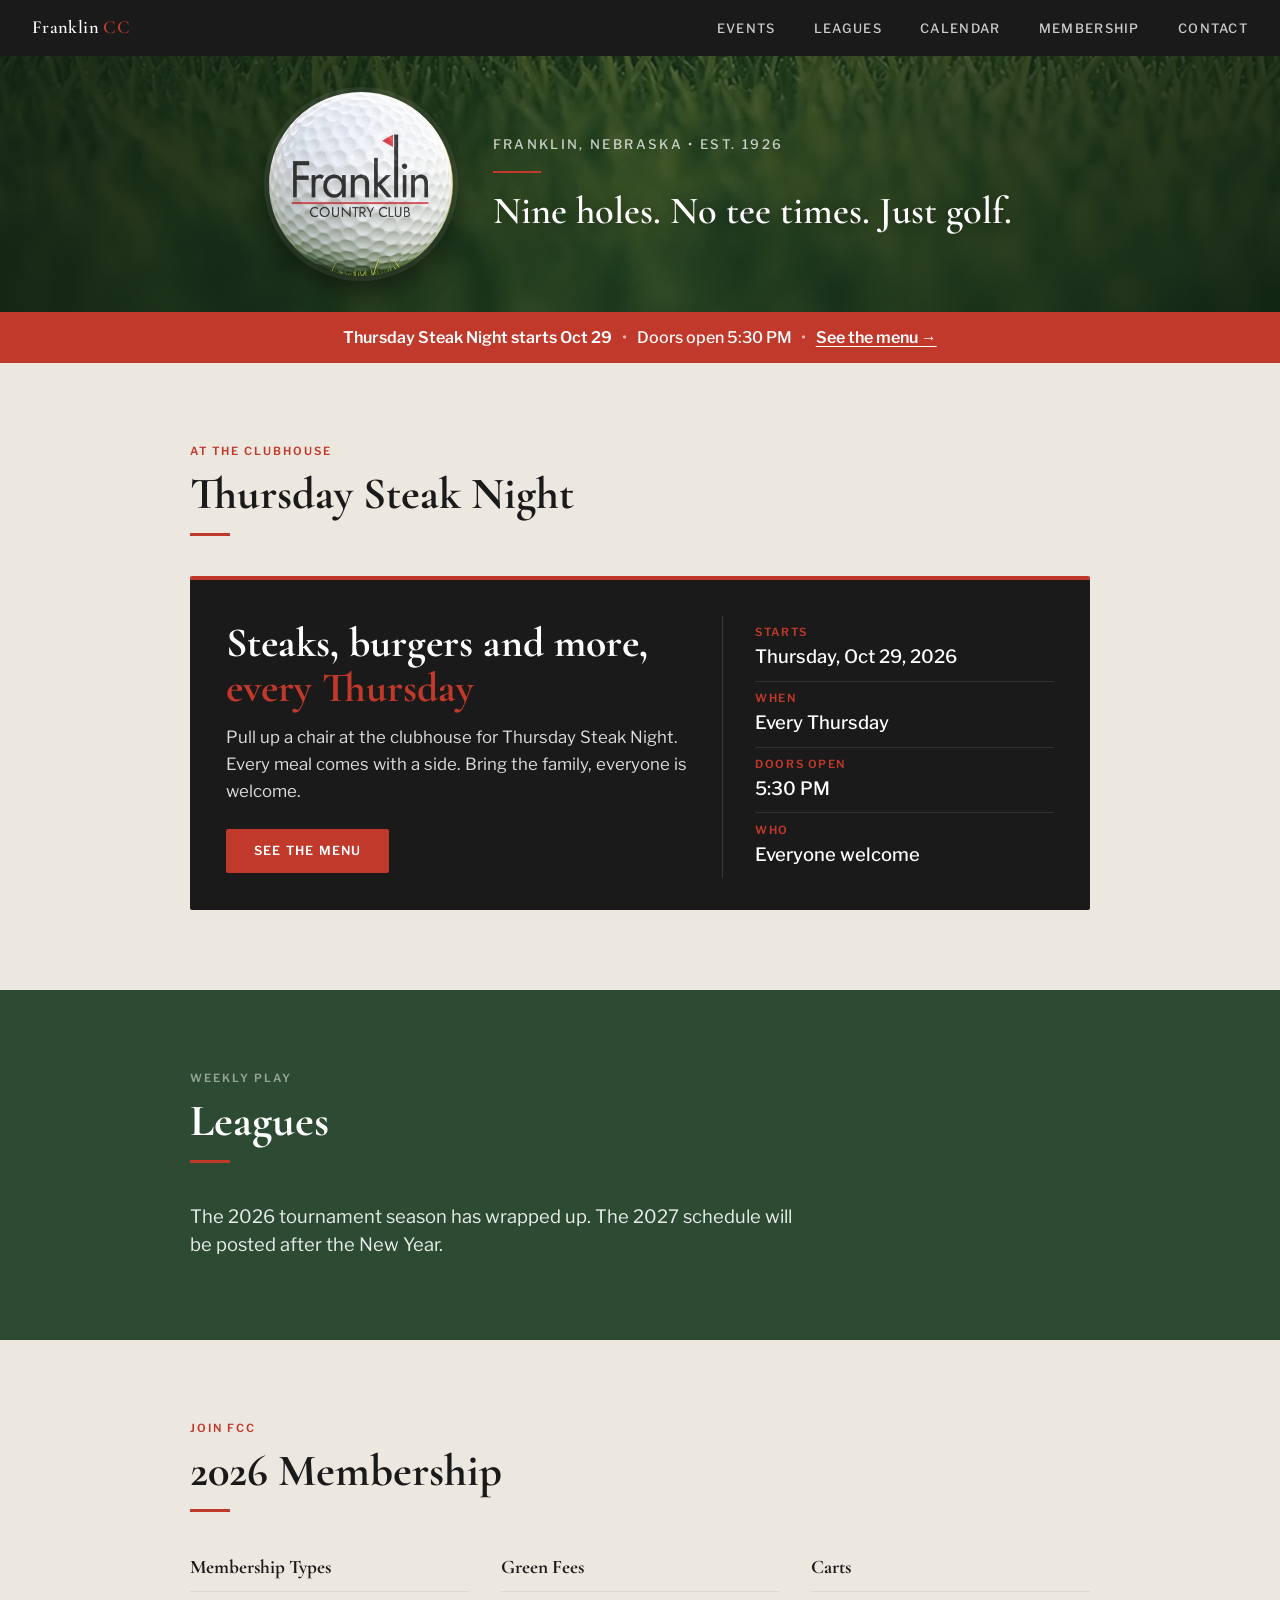
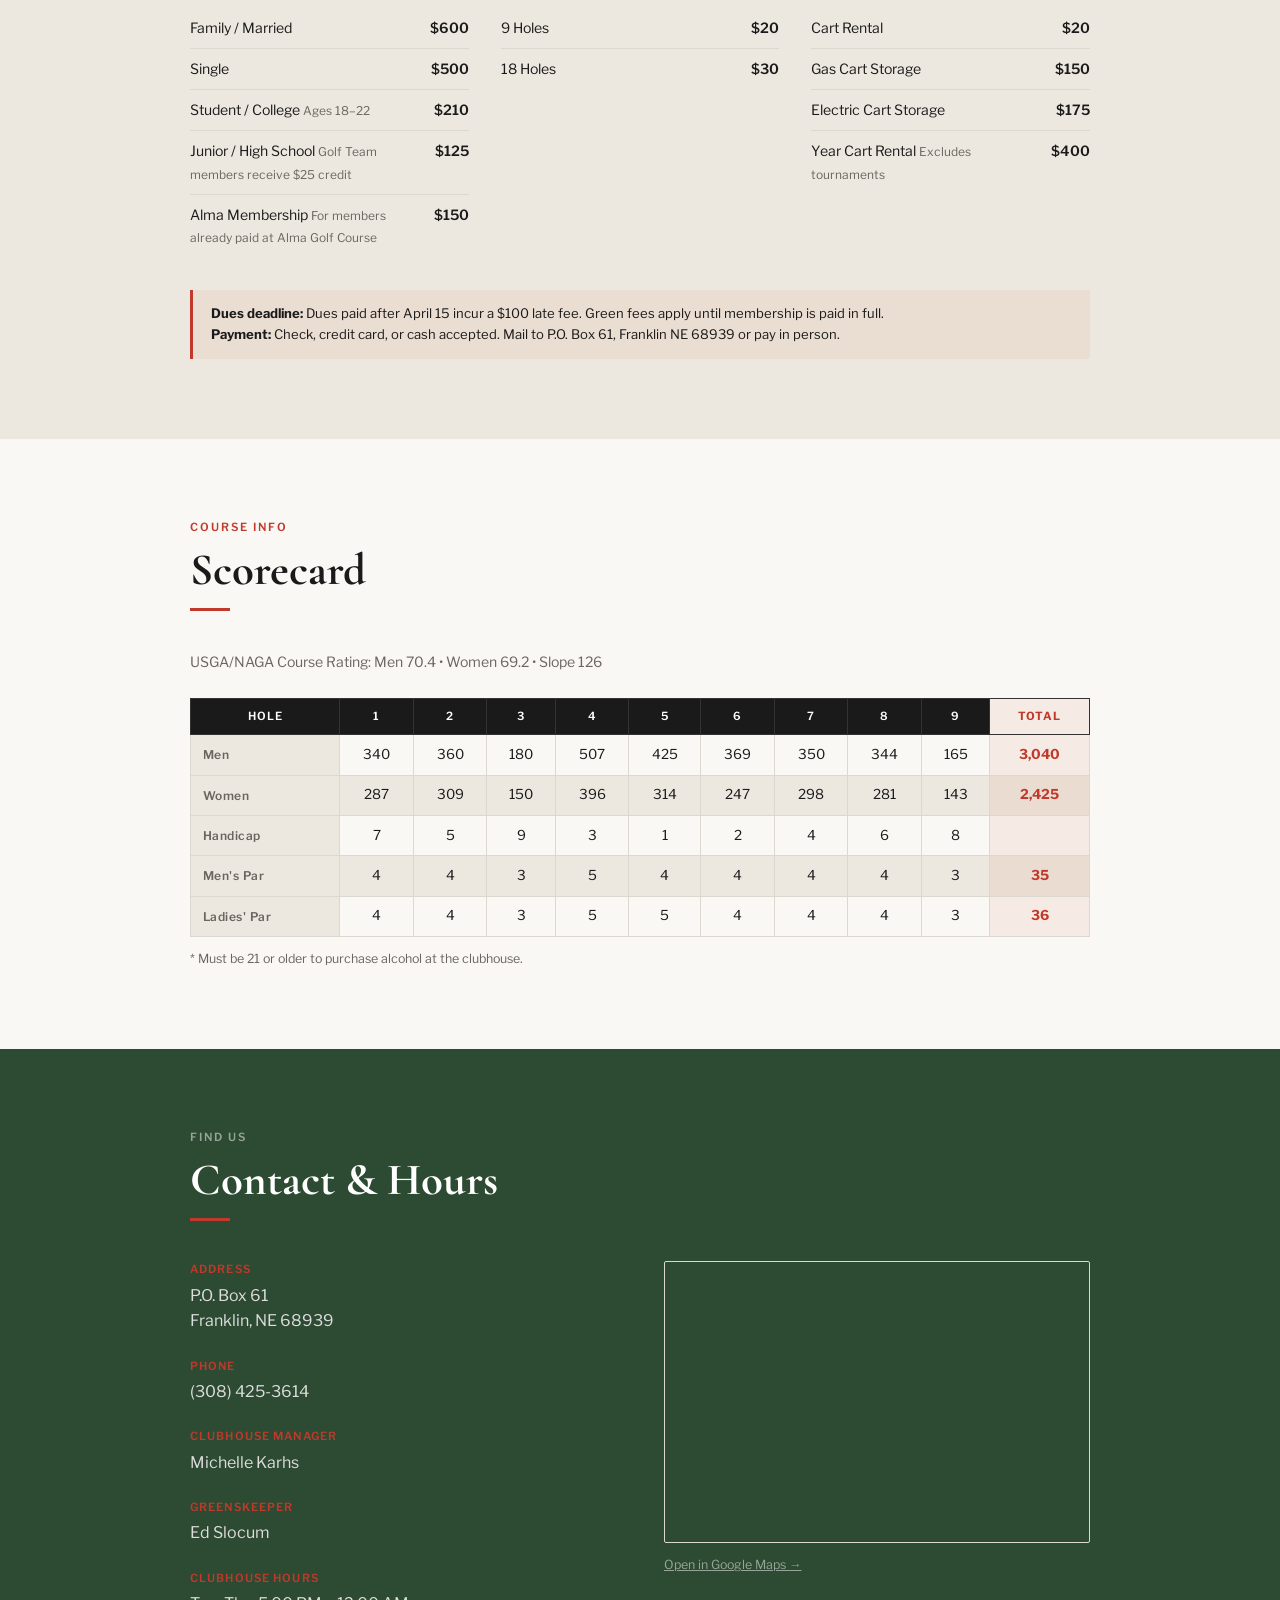
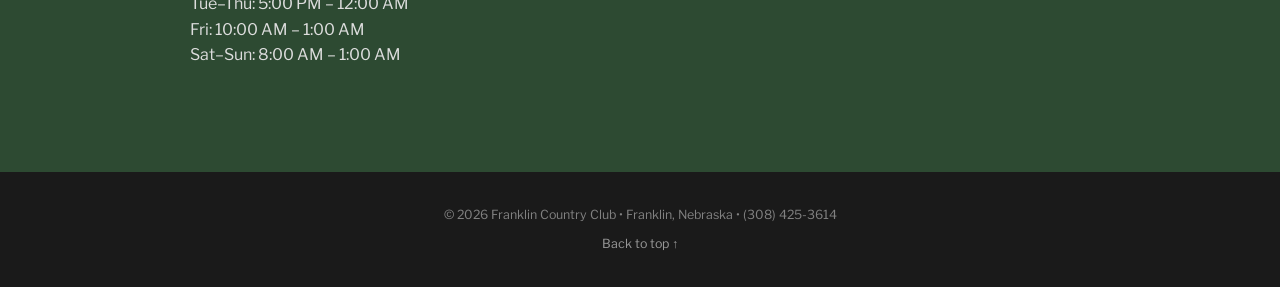
==== commit 00dc4bb1: "Shorter grass hero with golf ball left, remove hero buttons, mobile overflow fixes" ====
--- a/index.html
+++ b/index.html
@@ -28,19 +28,23 @@
 </nav>
 
 <!-- HERO -->
-<header class="hero" id="top">
-  <h1 class="hero-title">
-    <picture>
-      <source type="image/webp" srcset="assets/logo-golfball-600.webp 600w, assets/logo-golfball-1200.webp 1200w" sizes="(max-width: 480px) 200px, 260px">
-      <img class="hero-logo" src="assets/logo-golfball-600.jpg" srcset="assets/logo-golfball-600.jpg 600w, assets/logo-golfball-1200.jpg 1200w" sizes="(max-width: 480px) 200px, 260px" width="600" height="600" alt="Franklin Country Club">
-    </picture>
-  </h1>
-  <p class="hero-sub">Franklin, Nebraska &bull; Est. 1926</p>
-  <div class="hero-divider"></div>
-  <p class="hero-tagline">Nine holes. No tee times. Just golf.</p>
-  <div class="hero-buttons">
-    <a class="btn btn-primary" href="#events">2026 Events</a>
-    <a class="btn btn-outline" href="#membership">Membership</a>
+<header class="hero hero-home" id="top">
+  <picture class="hero-bg">
+    <source type="image/webp" srcset="assets/hero-grass.webp">
+    <img src="assets/hero-grass.jpg" alt="" width="1920" height="382" fetchpriority="high">
+  </picture>
+  <div class="hero-inner">
+    <h1 class="hero-title">
+      <picture>
+        <source type="image/webp" srcset="assets/logo-golfball-600.webp 600w, assets/logo-golfball-1200.webp 1200w" sizes="(max-width: 720px) 104px, 184px">
+        <img class="hero-logo" src="assets/logo-golfball-600.jpg" srcset="assets/logo-golfball-600.jpg 600w, assets/logo-golfball-1200.jpg 1200w" sizes="(max-width: 720px) 104px, 184px" width="600" height="600" alt="Franklin Country Club">
+      </picture>
+    </h1>
+    <div class="hero-text">
+      <p class="hero-sub">Franklin, Nebraska &bull; Est. 1926</p>
+      <div class="hero-divider"></div>
+      <p class="hero-tagline">Nine holes. No tee times. Just golf.</p>
+    </div>
   </div>
 </header>
 
--- a/assets/style.css
+++ b/assets/style.css
@@ -74,10 +74,7 @@
 
 /* ── HERO ── */
 .hero {
-  background: var(--green);
-  background-image:
-    radial-gradient(ellipse at 70% 40%, rgba(255,255,255,0.04) 0%, transparent 60%),
-    linear-gradient(160deg, #1e3323 0%, #2d4a32 50%, #1a2e1e 100%);
+  background-color: var(--green);
   min-height: 480px;
   display: flex;
   flex-direction: column;
@@ -88,12 +85,15 @@
   position: relative;
   overflow: hidden;
 }
-.hero::before {
+.hero-bg { position: absolute; inset: 0; display: block; }
+.hero-bg img { width: 100%; height: 100%; object-fit: cover; object-position: center 60%; display: block; }
+.hero-bg::after {
   content: '';
   position: absolute;
   inset: 0;
-  background-image: url("data:image/svg+xml,%3Csvg width='60' height='60' viewBox='0 0 60 60' xmlns='http://www.w3.org/2000/svg'%3E%3Cg fill='none' fill-rule='evenodd'%3E%3Cg fill='%23ffffff' fill-opacity='0.025'%3E%3Cpath d='M36 34v-4h-2v4h-4v2h4v4h2v-4h4v-2h-4zm0-30V0h-2v4h-4v2h4v4h2V6h4V4h-4zM6 34v-4H4v4H0v2h4v4h2v-4h4v-2H6zM6 4V0H4v4H0v2h4v4h2V6h4V4H6z'/%3E%3C/g%3E%3C/g%3E%3C/svg%3E");
-}
+  background: linear-gradient(100deg, rgba(14,30,18,0.88) 0%, rgba(20,42,25,0.66) 50%, rgba(14,30,18,0.86) 100%);
+}
+.hero > :not(.hero-bg) { position: relative; z-index: 1; }
 .hero-title {
   position: relative;
   line-height: 0;
@@ -106,7 +106,31 @@
   max-width: 70vw;
   aspect-ratio: 1 / 1;
   border-radius: 50%;
-  box-shadow: 0 0 0 6px rgba(255,255,255,0.06), 0 14px 34px rgba(0,0,0,0.45);
+  box-shadow: 0 0 0 5px rgba(255,255,255,0.08), 0 12px 28px rgba(0,0,0,0.5);
+}
+
+/* home hero: ball left, text right */
+.hero-home { min-height: 0; padding: 2.25rem 2rem; }
+.hero-inner {
+  display: flex;
+  align-items: center;
+  justify-content: center;
+  gap: 2.5rem;
+  text-align: left;
+}
+.hero-home .hero-title { margin: 0; flex-shrink: 0; }
+.hero-home .hero-logo { width: 184px; max-width: none; }
+.hero-home .hero-sub { margin-top: 0; color: rgba(255,255,255,0.75); }
+.hero-home .hero-divider { margin: 1rem 0; }
+.hero-home .hero-tagline {
+  font-family: var(--font-display);
+  font-size: clamp(1.6rem, 3vw, 2.4rem);
+  font-weight: 600;
+  line-height: 1.15;
+  color: #fff;
+  max-width: 600px;
+  text-wrap: balance;
+  text-shadow: 0 1px 12px rgba(0,0,0,0.35);
 }
 .hero h1 {
   font-family: var(--font-display);
@@ -145,14 +169,6 @@
   max-width: 420px;
   position: relative;
 }
-.hero-buttons {
-  display: flex;
-  gap: 1rem;
-  margin-top: 2rem;
-  flex-wrap: wrap;
-  justify-content: center;
-  position: relative;
-}
 .btn {
   display: inline-block;
   padding: 0.65rem 1.6rem;
@@ -168,8 +184,6 @@
 }
 .btn-primary { background: var(--red); color: #fff; border: 2px solid var(--red); }
 .btn-primary:hover { background: #a33a20; border-color: #a33a20; }
-.btn-outline { background: transparent; color: #fff; border: 2px solid rgba(255,255,255,0.4); }
-.btn-outline:hover { border-color: #fff; }
 
 /* ── INFO STRIP ── */
 .info-strip {
@@ -656,4 +670,16 @@
   .menu-item { font-size: 1.3rem; }
   .menu-call { font-size: 1.3rem; }
   .hero-logo { width: 200px; }
-}
+  .hero-home { padding: 1.25rem 1.25rem; }
+  .hero-inner { gap: 1rem; }
+  .hero-home .hero-logo { width: 104px; }
+  .hero-home .hero-sub { font-size: 0.68rem; letter-spacing: 0.12em; }
+  .hero-home .hero-divider { margin: 0.5rem 0; width: 36px; }
+  .hero-home .hero-tagline { font-size: 1.35rem; }
+}
+
+@media (max-width: 380px) {
+  .hero-home .hero-logo { width: 96px; }
+  .hero-home .hero-sub { font-size: 0.62rem; letter-spacing: 0.08em; white-space: nowrap; }
+  .hero-home .hero-tagline { font-size: 1.25rem; }
+}
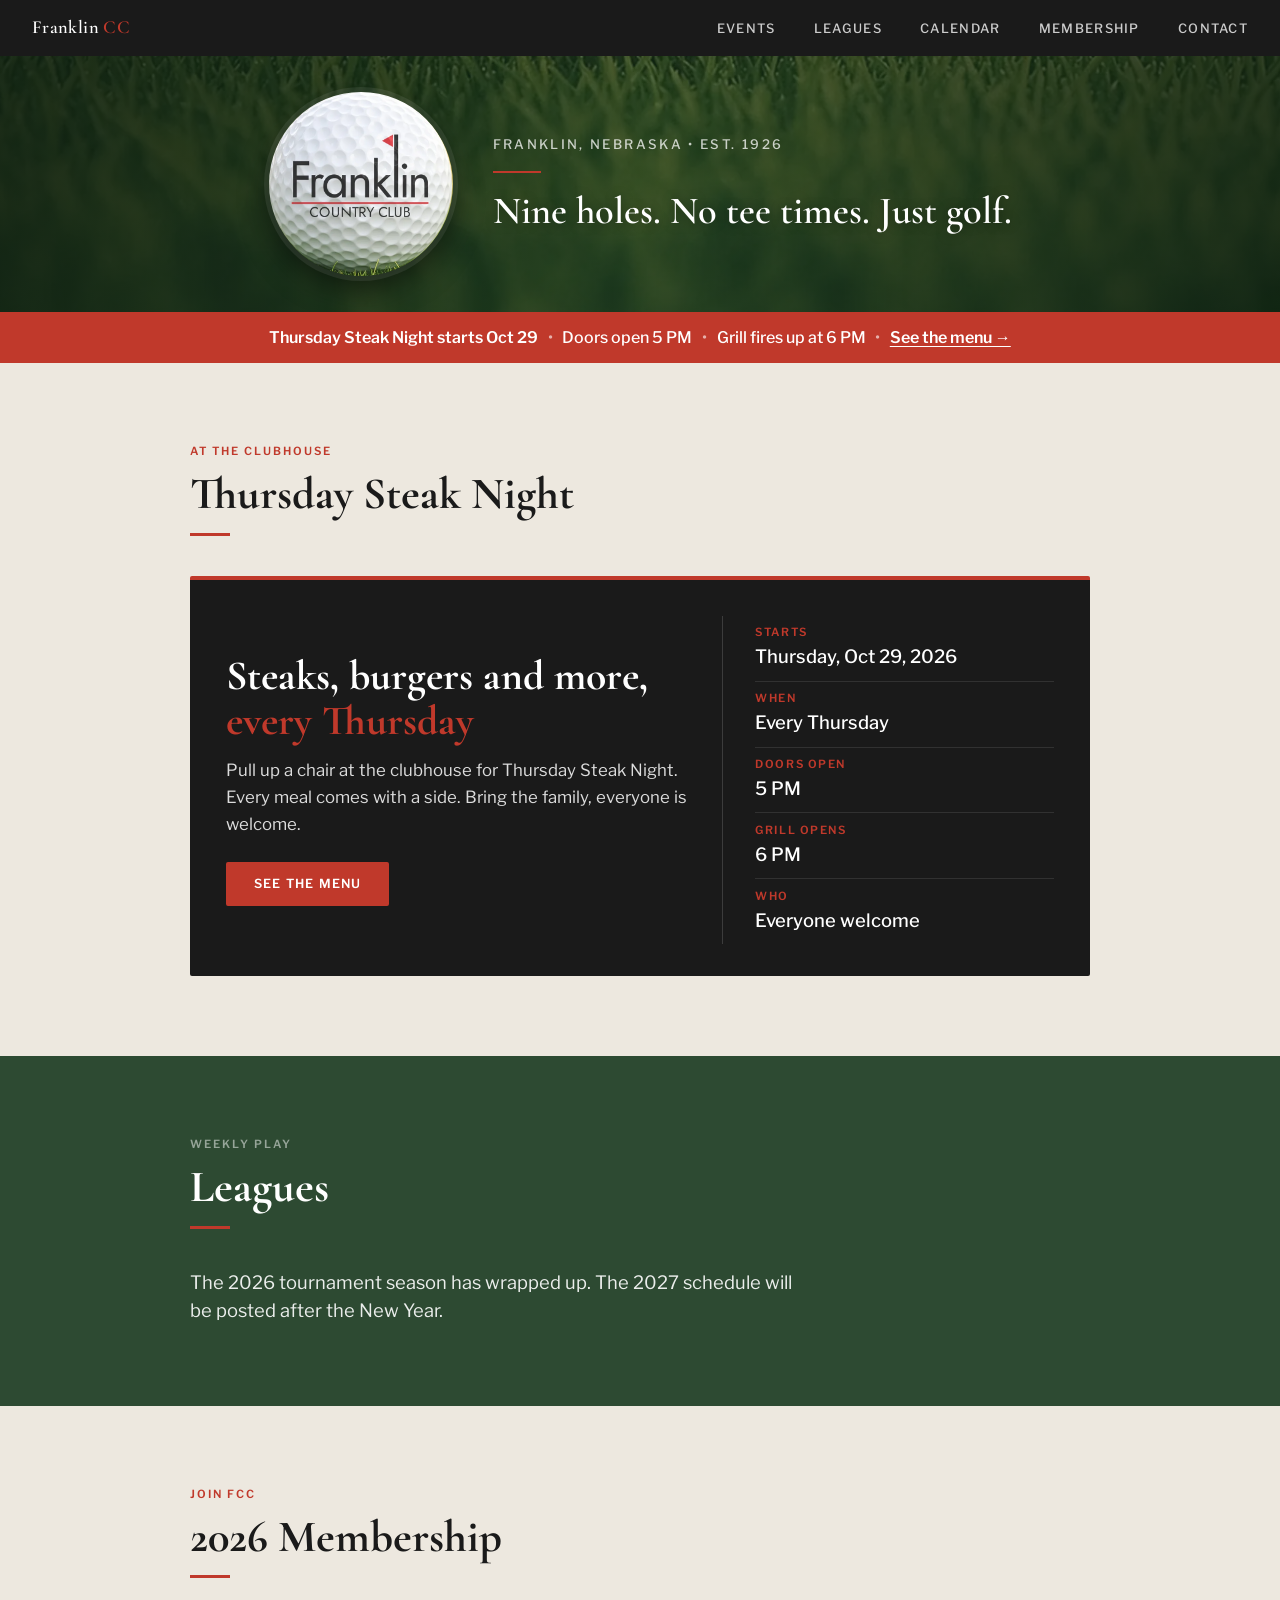
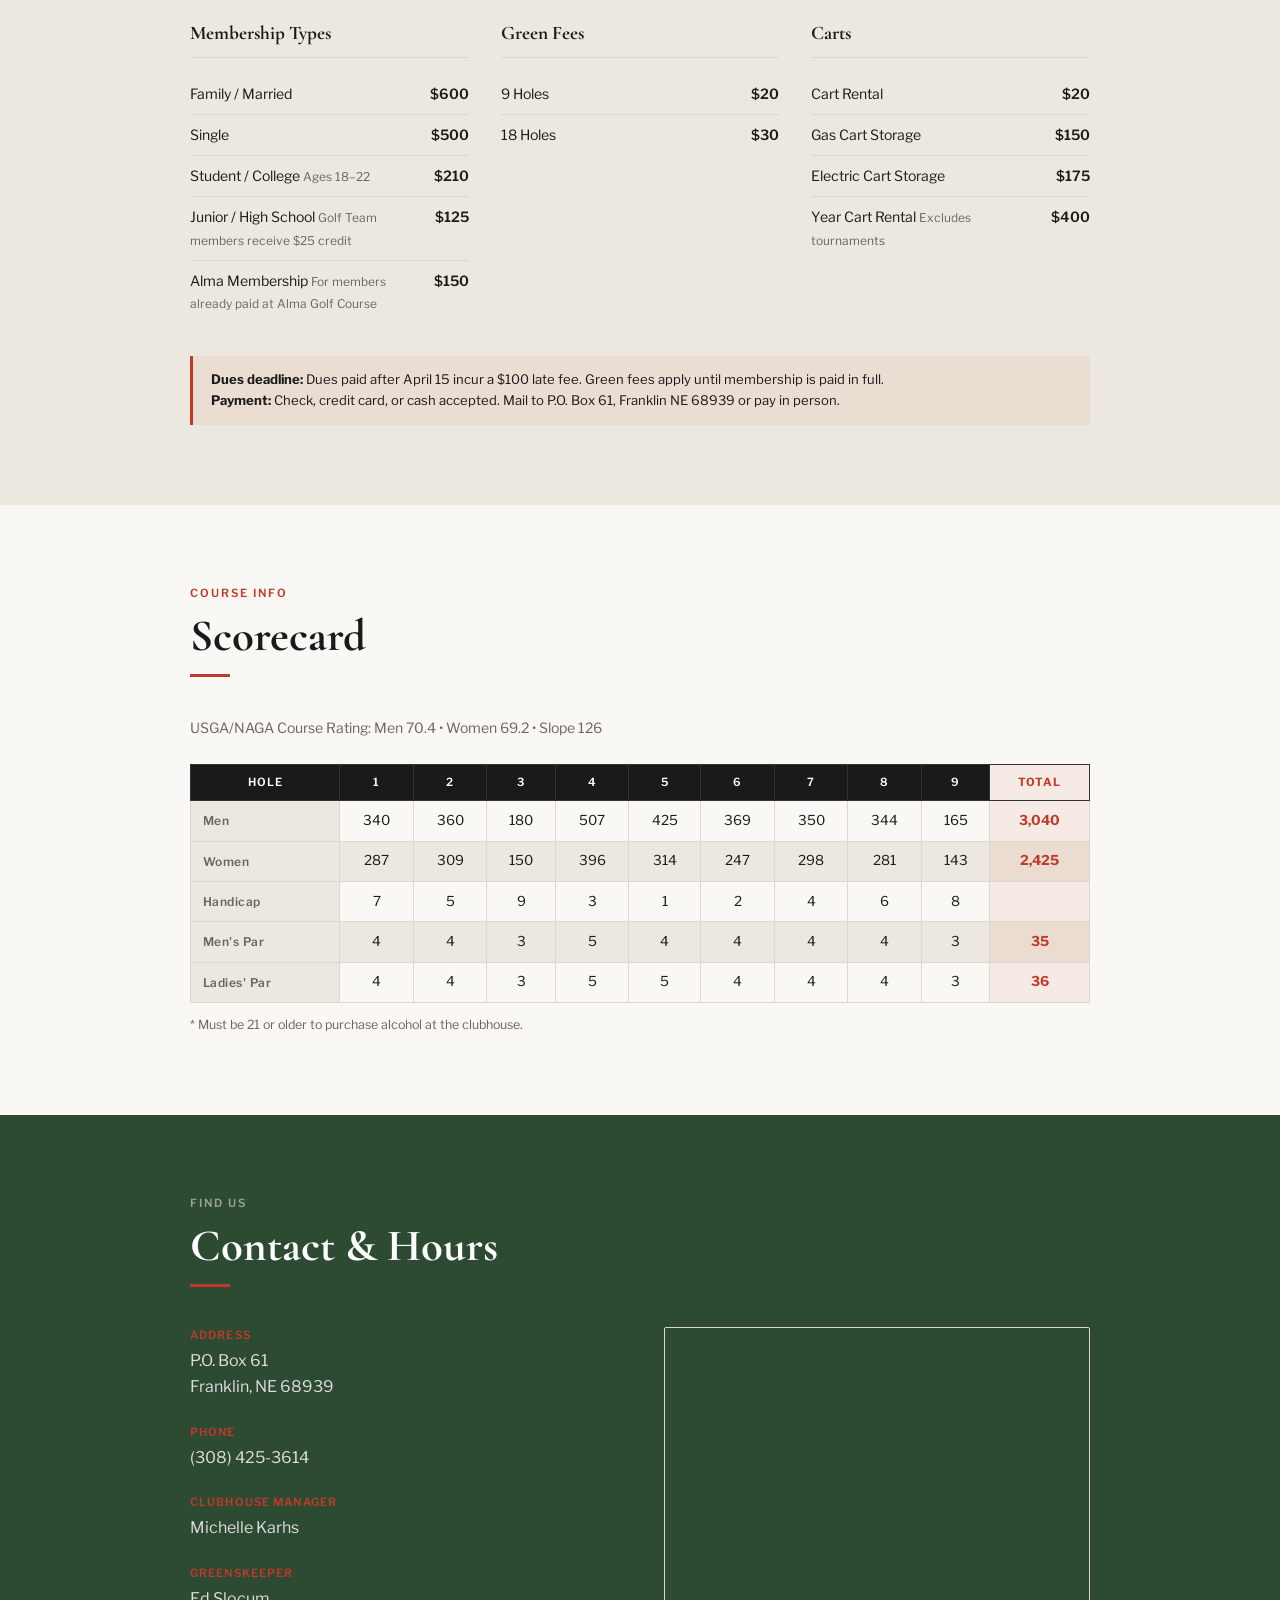
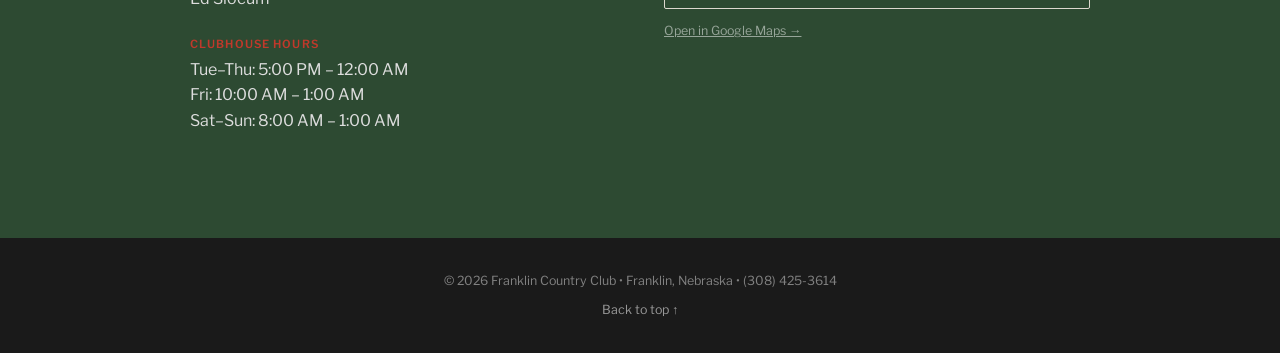
==== commit b204a23b: "Steak Night times: doors 5 PM, grill opens 6 PM" ====
--- a/index.html
+++ b/index.html
@@ -50,7 +50,7 @@
 
 <!-- STEAK NIGHT BANNER -->
 <div class="promo-banner">
-  <span class="promo-part"><strong>Thursday Steak Night starts Oct 29</strong></span><span class="promo-sep">&bull;</span><span class="promo-part">Doors open 5:30 PM</span><span class="promo-sep">&bull;</span><span class="promo-part"><a href="steak-night.html">See the menu &rarr;</a></span>
+  <span class="promo-part"><strong>Thursday Steak Night starts Oct 29</strong></span><span class="promo-sep">&bull;</span><span class="promo-part">Doors open 5 PM</span><span class="promo-sep">&bull;</span><span class="promo-part">Grill fires up at 6 PM</span><span class="promo-sep">&bull;</span><span class="promo-part"><a href="steak-night.html">See the menu &rarr;</a></span>
 </div>
 
 <!-- INFO STRIP -->
@@ -94,7 +94,8 @@
       <ul class="feature-facts">
         <li><span class="fact-label">Starts</span><span class="fact-value">Thursday, Oct 29, 2026</span></li>
         <li><span class="fact-label">When</span><span class="fact-value">Every Thursday</span></li>
-        <li><span class="fact-label">Doors Open</span><span class="fact-value">5:30 PM</span></li>
+        <li><span class="fact-label">Doors Open</span><span class="fact-value">5 PM</span></li>
+        <li><span class="fact-label">Grill Opens</span><span class="fact-value">6 PM</span></li>
         <li><span class="fact-label">Who</span><span class="fact-value">Everyone welcome</span></li>
       </ul>
     </div>
